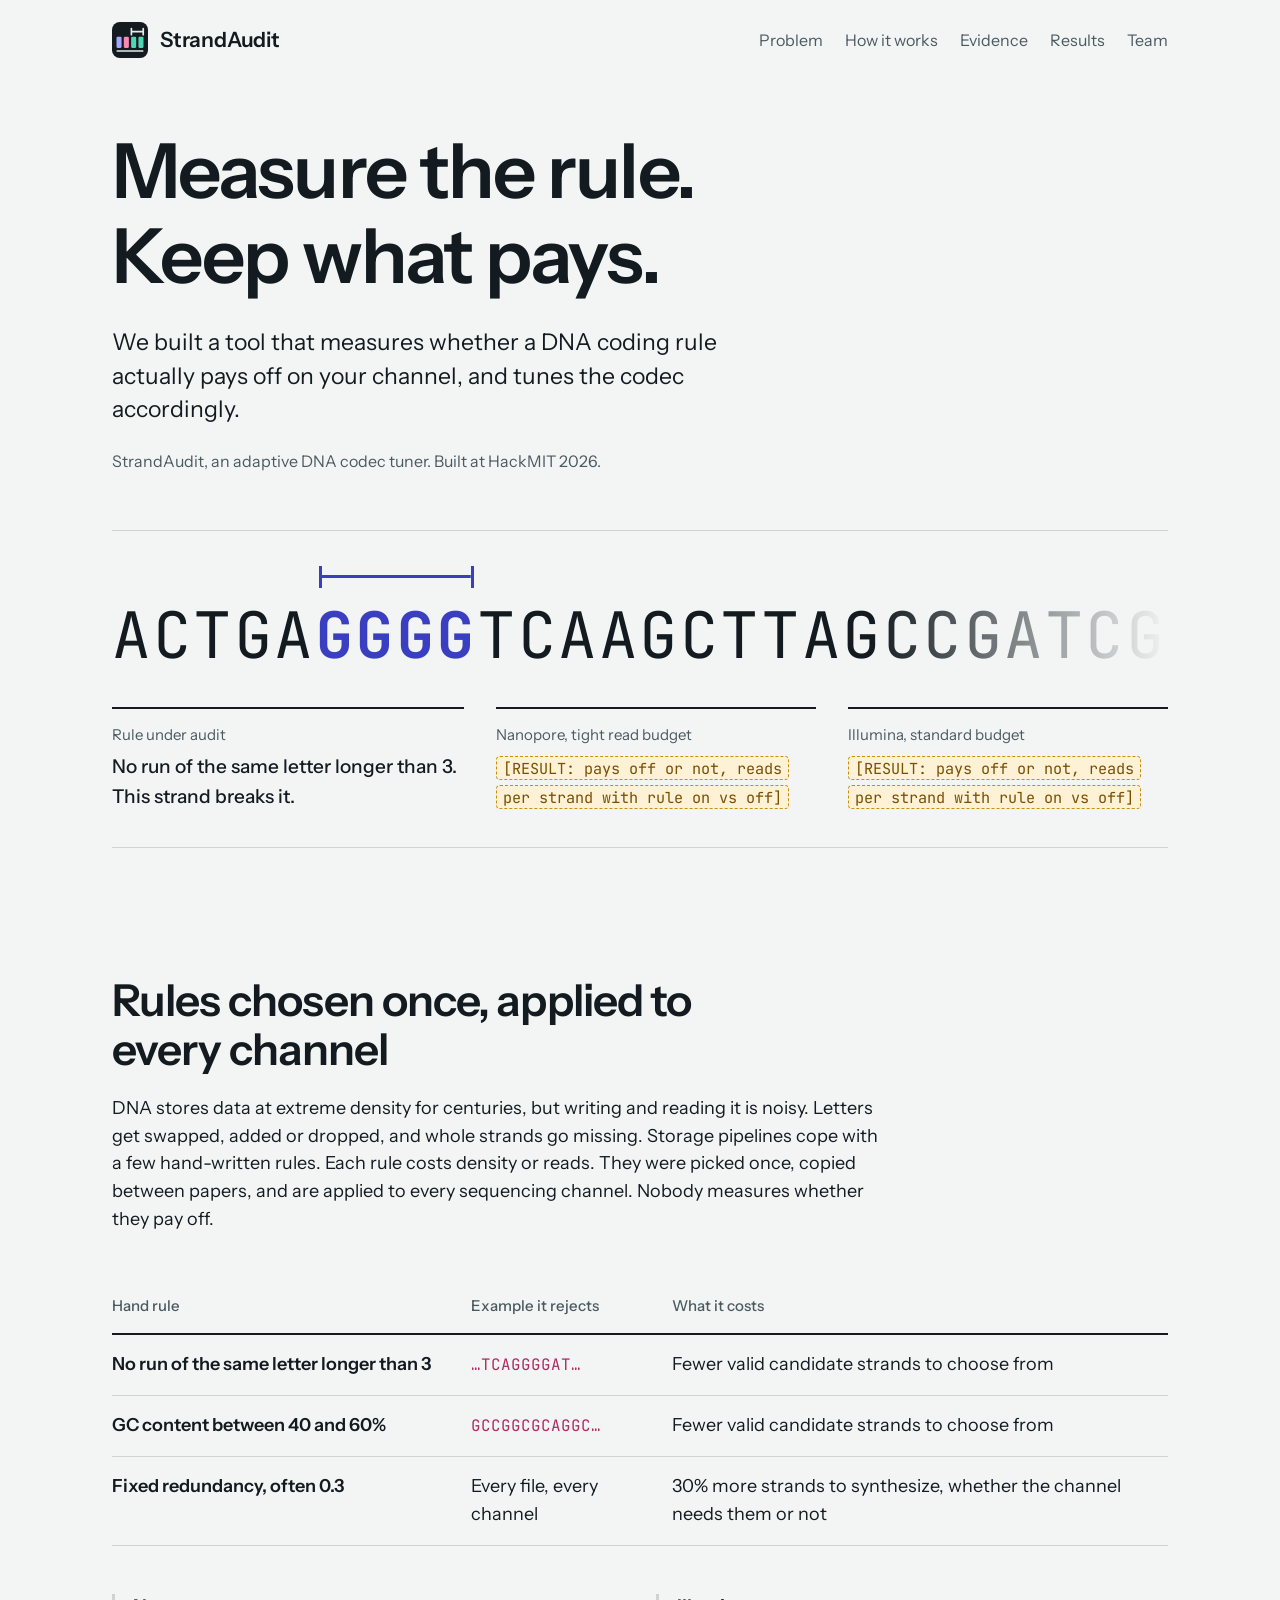
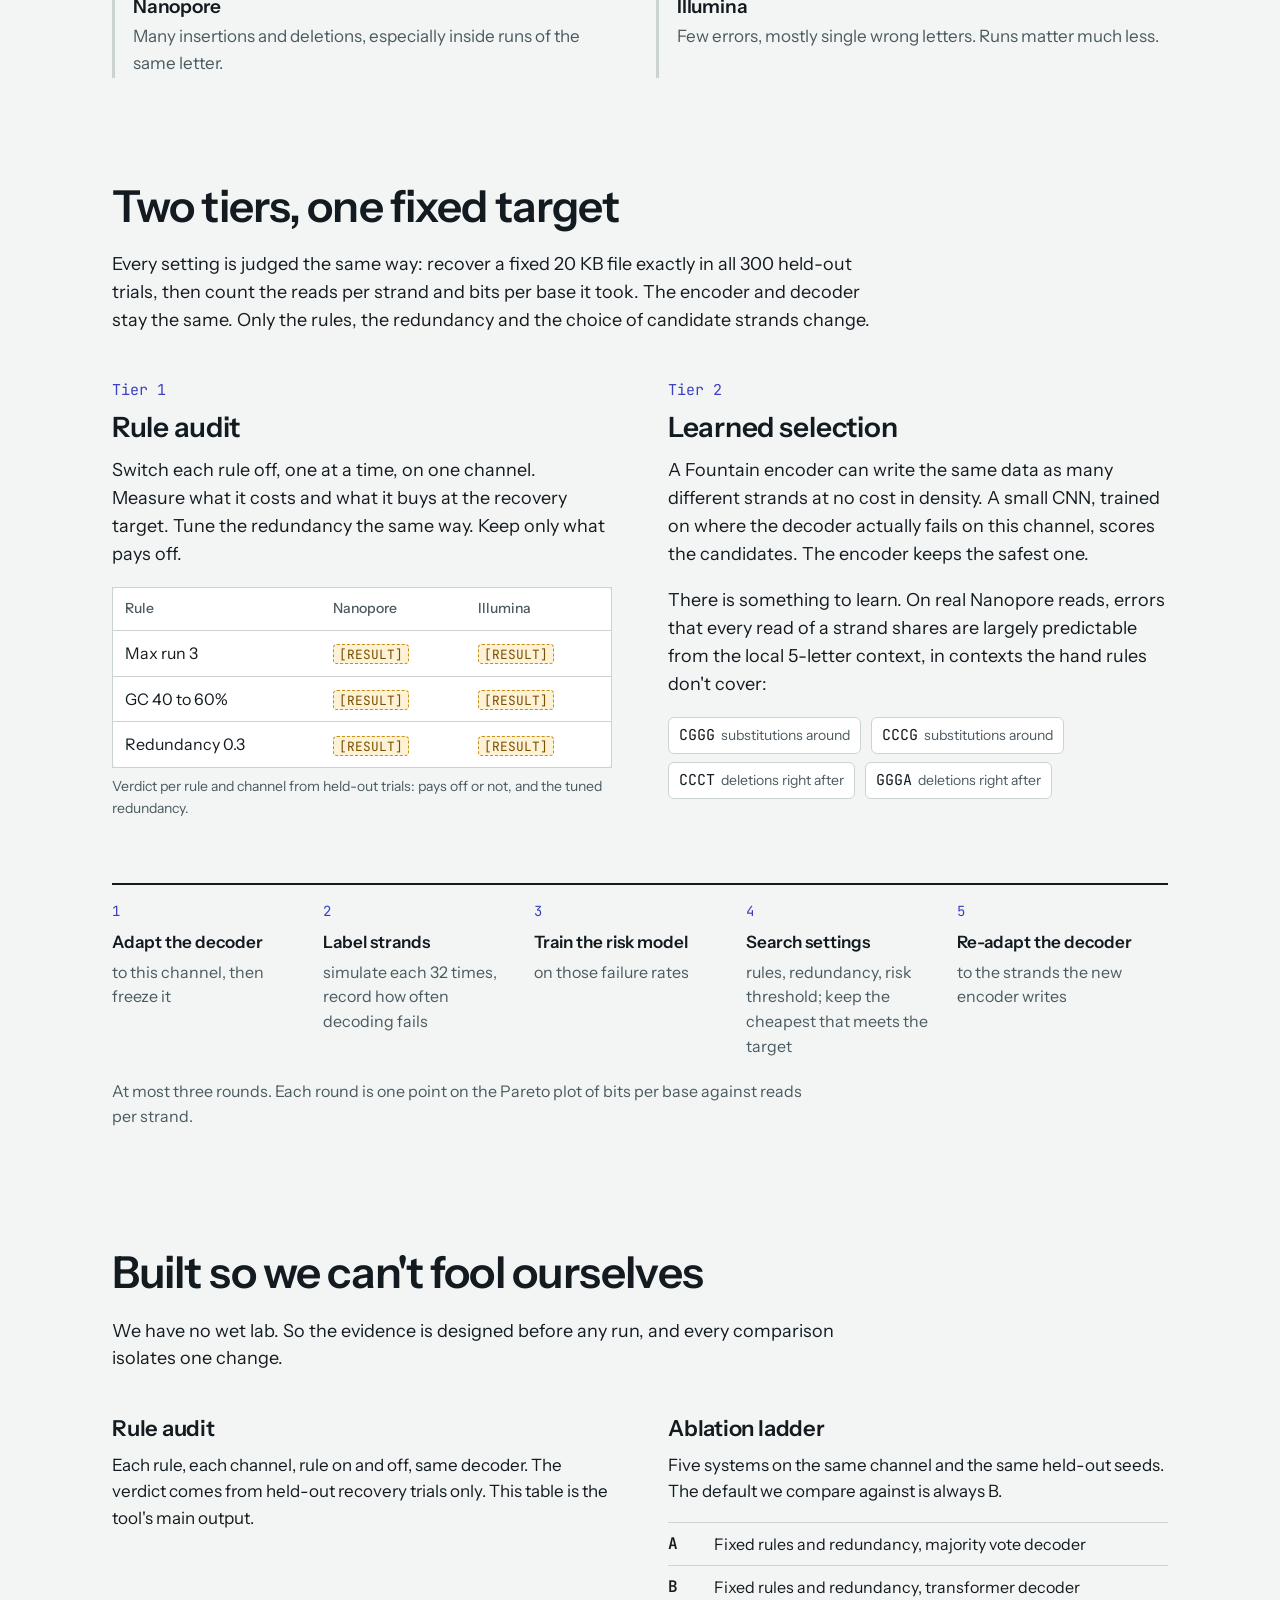
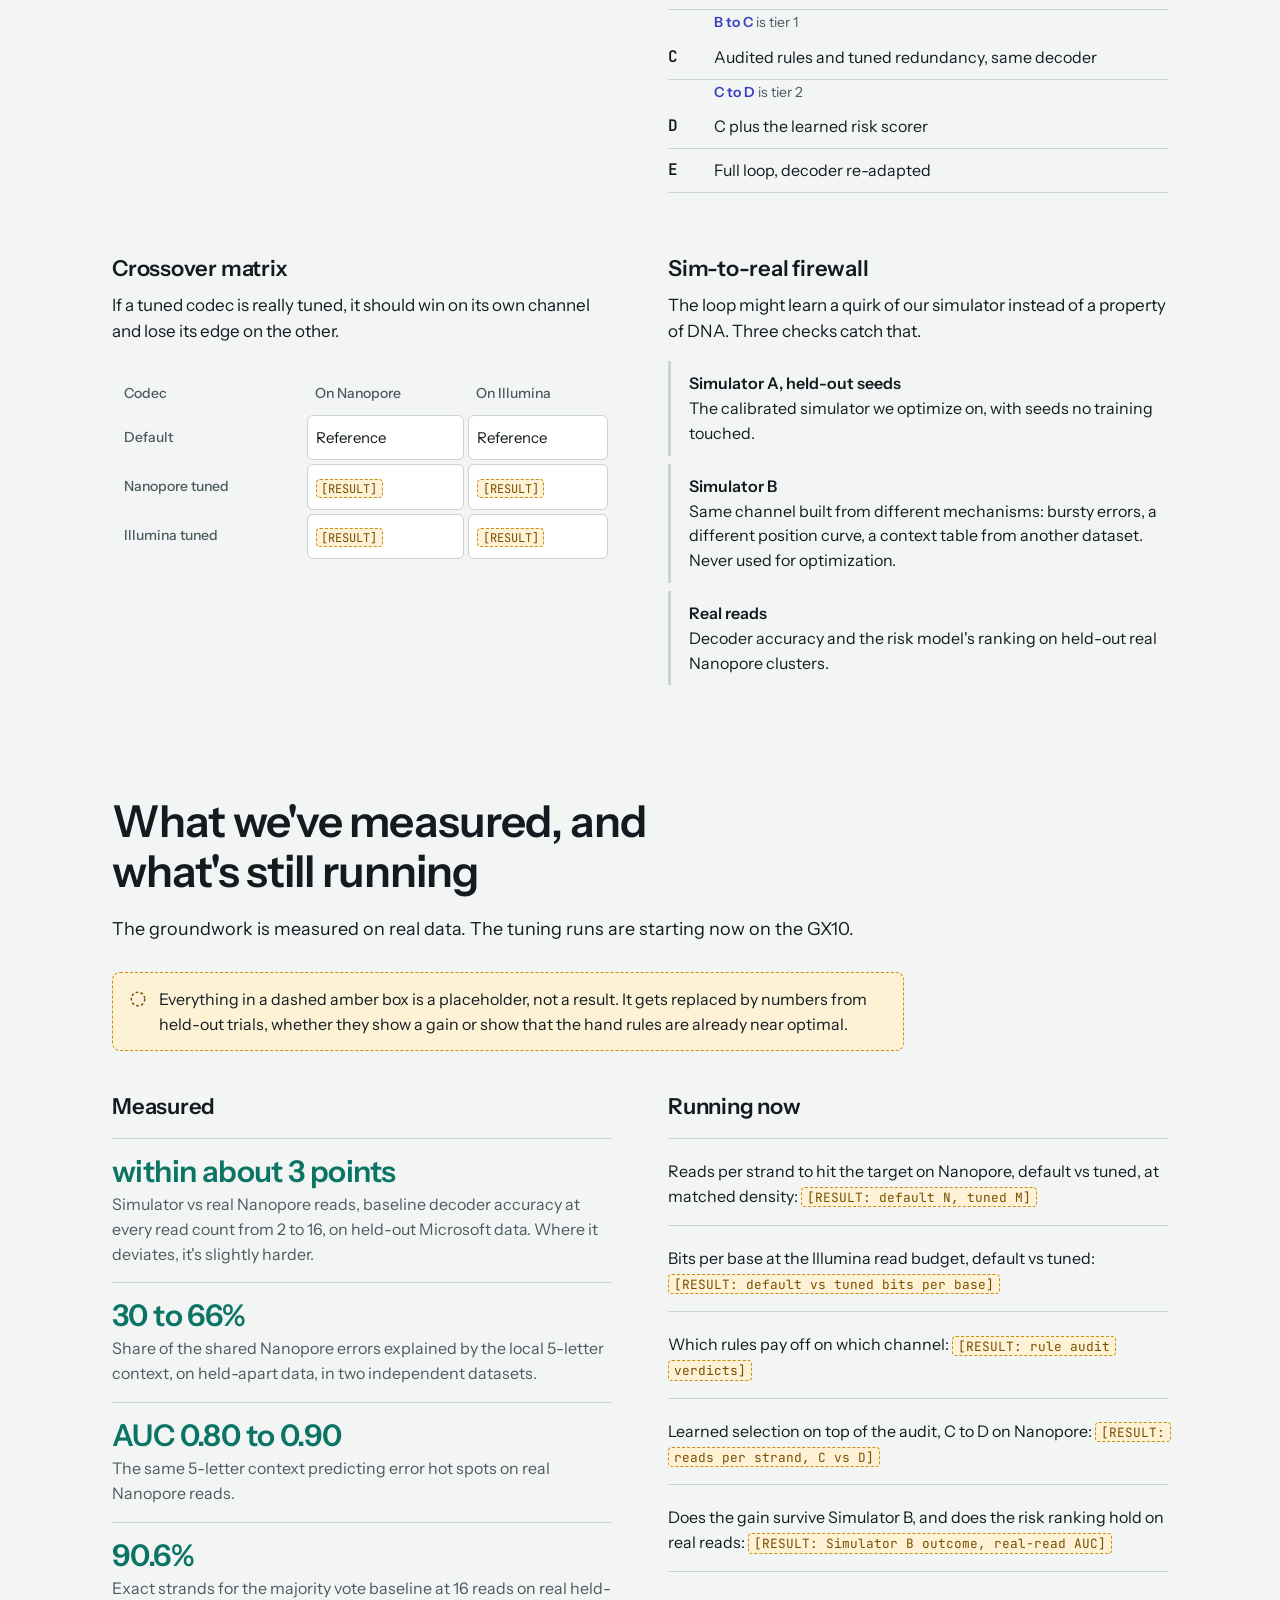
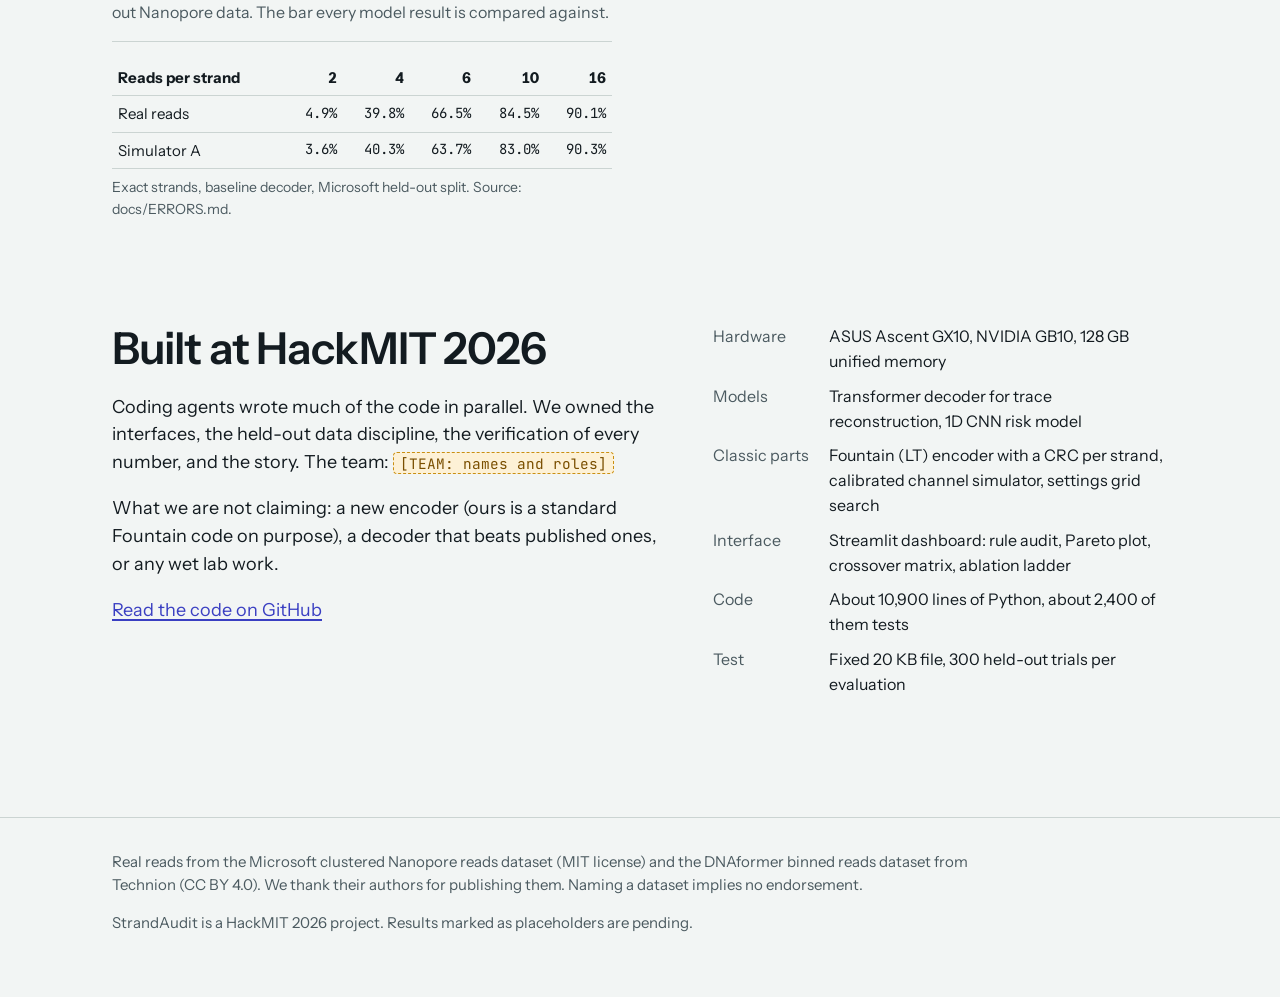
==== marketing/index.html @ d3041aaf "Marketing: StrandAudit brand identity, logos and landing page Brand guide with name candidates, tagl" ====
<!doctype html>
<html lang="en">
<head>
<meta charset="utf-8">
<meta name="viewport" content="width=device-width, initial-scale=1">
<title>StrandAudit</title>
<meta name="description" content="StrandAudit measures whether a DNA coding rule actually pays off on your sequencing channel, and tunes the codec accordingly. HackMIT 2026.">
<meta name="color-scheme" content="light dark">
<link rel="icon" href="data:image/svg+xml,%3Csvg xmlns='http://www.w3.org/2000/svg' viewBox='0 0 64 64'%3E%3Crect width='64' height='64' rx='14' fill='%23131B20'/%3E%3Crect x='8' y='26' width='9' height='20' rx='2' fill='%23A3A6FF'/%3E%3Crect x='21' y='26' width='9' height='20' rx='2' fill='%23FF86B0'/%3E%3Crect x='34' y='26' width='9' height='20' rx='2' fill='%234FD6B5'/%3E%3Crect x='47' y='26' width='9' height='20' rx='2' fill='%234FD6B5'/%3E%3Crect x='8' y='50' width='48' height='3' rx='1.5' fill='%23E6ECEA'/%3E%3Cpath d='M34.5 17H55.5M34.5 11.5V22.5M55.5 11.5V22.5' fill='none' stroke='%23E6ECEA' stroke-width='3' stroke-linecap='round'/%3E%3C/svg%3E">
<link rel="preconnect" href="https://fonts.googleapis.com">
<link rel="preconnect" href="https://fonts.gstatic.com" crossorigin>
<link href="https://fonts.googleapis.com/css2?family=Instrument+Sans:wght@400;500;600;700&family=JetBrains+Mono:wght@400;600&display=swap" rel="stylesheet">
<style>
  :root {
    --paper: #F2F5F4;
    --surface: #FFFFFF;
    --ink: #131B20;
    --muted: #4B5A60;
    --rule: #CBD4D2;
    --audit: #3A3FC2;
    --cost: #B02A63;
    --gain: #0B7465;
    --tbd-ink: #7A4F00;
    --tbd-bg: #FDF1D6;
    --tbd-line: #C98F12;
    --tile: #131B20;
    --tile-ink: #E6ECEA;
    --bar-a: #A3A6FF; --bar-c: #FF86B0; --bar-g: #4FD6B5;
    --sans: "Instrument Sans", "Helvetica Neue", Arial, sans-serif;
    --mono: "JetBrains Mono", ui-monospace, Menlo, Consolas, monospace;
    color-scheme: light;
  }
  @media (prefers-color-scheme: dark) {
    :root {
      --paper: #0F1417;
      --surface: #172026;
      --ink: #E6ECEA;
      --muted: #9AA9AE;
      --rule: #2C353B;
      --audit: #A3A6FF;
      --cost: #FF86B0;
      --gain: #4FD6B5;
      --tbd-ink: #F4C45A;
      --tbd-bg: #2A2312;
      --tbd-line: #B98A25;
      --tile: #E6ECEA;
      --tile-ink: #131B20;
      --bar-a: #3A3FC2; --bar-c: #B02A63; --bar-g: #0B7465;
      color-scheme: dark;
    }
  }

  *, *::before, *::after { box-sizing: border-box; }
  html { -webkit-text-size-adjust: 100%; }
  body {
    margin: 0;
    background: var(--paper);
    color: var(--ink);
    font-family: var(--sans);
    font-size: 18px;
    line-height: 1.55;
    overflow-x: hidden;
  }
  a { color: var(--audit); text-underline-offset: 3px; text-decoration-thickness: 1.5px; }
  a:focus-visible { outline: 3px solid var(--audit); outline-offset: 3px; border-radius: 3px; }
  code, .seq { font-family: var(--mono); font-size: 0.88em; }

  .wrap { max-width: 1120px; margin: 0 auto; padding: 0 32px; }
  @media (max-width: 640px) { .wrap { padding: 0 16px; } body { font-size: 17px; } }

  h1, h2, h3 { font-weight: 600; line-height: 1.12; margin: 0; }
  h1 { font-size: clamp(40px, 7vw, 76px); letter-spacing: -0.025em; max-width: 14ch; }
  h2 { font-size: clamp(30px, 4vw, 44px); letter-spacing: -0.02em; max-width: 22ch; }
  h3 { font-size: 22px; letter-spacing: -0.01em; }
  p { margin: 0 0 1em; max-width: 64ch; }
  .lead { font-size: clamp(19px, 2.2vw, 23px); line-height: 1.45; color: var(--ink); max-width: 44ch; }
  .muted { color: var(--muted); }

  /* nav */
  .top { display: flex; align-items: center; justify-content: space-between; gap: 16px; padding-block: 22px; }
  .brand { display: inline-flex; align-items: center; gap: 12px; color: var(--ink); text-decoration: none; font-weight: 600; font-size: 21px; letter-spacing: -0.01em; }
  .brand svg { width: 36px; height: 36px; flex: none; }
  .top nav { display: flex; gap: 22px; font-size: 16px; }
  .top nav a { color: var(--muted); text-decoration: none; }
  .top nav a:hover { color: var(--ink); text-decoration: underline; }
  @media (max-width: 760px) { .top nav { display: none; } }

  /* hero */
  .hero { padding-block: 48px 24px; }
  .hero .lead { margin-top: 28px; }
  .hero .by { margin-top: 8px; font-size: 16px; color: var(--muted); }

  .specimen { margin: 56px 0 0; border-top: 1px solid var(--rule); border-bottom: 1px solid var(--rule); padding: 72px 0 36px; }
  .strand {
    font-family: var(--mono);
    font-size: clamp(30px, 6.4vw, 64px);
    line-height: 1;
    letter-spacing: 0.04em;
    white-space: nowrap;
    overflow: hidden;
    padding-top: 0.7em;
    margin-top: -0.7em;
    -webkit-mask-image: linear-gradient(to right, #000 72%, transparent);
            mask-image: linear-gradient(to right, #000 72%, transparent);
  }
  .strand .run { position: relative; color: var(--audit); font-weight: 600; }
  .strand .run::before {
    content: "";
    position: absolute;
    left: 0.06em; right: 0.06em;
    top: -0.42em;
    height: 0.34em;
    border-left: 3px solid var(--audit);
    border-right: 3px solid var(--audit);
    background: linear-gradient(var(--audit), var(--audit)) center / 100% 3px no-repeat;
    transform-origin: left center;
    animation: measure 900ms 250ms cubic-bezier(.2,.7,.2,1) both;
  }
  @keyframes measure { from { transform: scaleX(0); opacity: 0; } to { transform: scaleX(1); opacity: 1; } }
  @media (prefers-reduced-motion: reduce) { .strand .run::before { animation: none; } }

  .readout { display: grid; grid-template-columns: minmax(0, 1.1fr) minmax(0, 1fr) minmax(0, 1fr); gap: 0 32px; margin-top: 40px; }
  .readout > div { padding-top: 14px; border-top: 2px solid var(--ink); }
  .readout .k { font-size: 15px; color: var(--muted); margin-bottom: 6px; }
  .readout .v { font-size: 19px; font-weight: 500; }
  @media (max-width: 760px) { .readout { grid-template-columns: minmax(0, 1fr); gap: 20px; } }

  /* placeholders */
  .tbd {
    display: inline;
    font-family: var(--mono);
    font-size: 0.8em;
    font-weight: 400;
    color: var(--tbd-ink);
    background: var(--tbd-bg);
    border: 1.5px dashed var(--tbd-line);
    border-radius: 4px;
    padding: 0.05em 0.4em;
    -webkit-box-decoration-break: clone; box-decoration-break: clone;
    overflow-wrap: break-word;
  }
  .notice {
    display: flex; gap: 12px; align-items: flex-start;
    background: var(--tbd-bg); border: 1.5px dashed var(--tbd-line); color: var(--ink);
    border-radius: 8px; padding: 14px 16px; font-size: 16px; max-width: 72ch; margin: 28px 0 0;
  }
  .notice svg { flex: none; margin-top: 3px; }

  /* sections */
  section { padding: 104px 0 0; }
  .intro h2 + p { margin-top: 20px; }
  .intro { margin-bottom: 44px; }
  @media (max-width: 640px) { section { padding-top: 72px; } }

  /* problem */
  .rules { width: 100%; border-collapse: collapse; margin-top: 8px; }
  .rules th, .rules td { text-align: left; vertical-align: top; padding: 16px 20px 16px 0; border-bottom: 1px solid var(--rule); }
  .rules th { font-size: 15px; font-weight: 500; color: var(--muted); border-bottom: 2px solid var(--ink); }
  .rules td:first-child { font-weight: 600; width: 34%; }
  .rules .seq { color: var(--cost); white-space: nowrap; }
  @media (max-width: 700px) {
    .rules thead { display: none; }
    .rules, .rules tbody, .rules tr, .rules td { display: block; width: 100% !important; }
    .rules tr { border-bottom: 1px solid var(--rule); padding: 14px 0; }
    .rules td { border: 0; padding: 2px 0; }
  }
  .channels { display: grid; grid-template-columns: repeat(2, minmax(0, 1fr)); gap: 32px; margin-top: 48px; }
  .channels div { border-left: 3px solid var(--rule); padding: 2px 0 2px 18px; }
  .channels h3 { font-size: 19px; margin-bottom: 6px; }
  .channels p { margin: 0; color: var(--muted); font-size: 17px; }
  @media (max-width: 640px) { .channels { grid-template-columns: minmax(0, 1fr); gap: 20px; } }

  /* tiers */
  .tiers { display: grid; grid-template-columns: minmax(0, 1fr) minmax(0, 1fr); gap: 56px; }
  @media (max-width: 860px) { .tiers { grid-template-columns: minmax(0, 1fr); gap: 48px; } }
  .tier .num { font-family: var(--mono); font-size: 15px; color: var(--audit); margin-bottom: 10px; }
  .tier h3 { font-size: 28px; margin-bottom: 14px; }
  .mini { width: 100%; border-collapse: collapse; font-size: 16px; margin-top: 18px; background: var(--surface); border: 1px solid var(--rule); border-radius: 8px; }
  .mini th, .mini td { text-align: left; padding: 10px 12px; border-bottom: 1px solid var(--rule); vertical-align: top; }
  .mini tr:last-child td { border-bottom: 0; }
  .mini th { font-weight: 500; color: var(--muted); font-size: 14px; }
  .mini caption { caption-side: bottom; text-align: left; font-size: 14px; color: var(--muted); padding-top: 8px; }
  .kmers { display: flex; flex-wrap: wrap; gap: 8px 10px; margin: 18px 0 8px; padding: 0; list-style: none; }
  .kmers li { font-family: var(--mono); font-size: 15px; padding: 6px 10px; border-radius: 6px; background: var(--surface); border: 1px solid var(--rule); }
  .kmers li span { font-family: var(--sans); color: var(--muted); font-size: 14px; margin-left: 6px; }

  .loop { list-style: none; padding: 0; margin: 64px 0 0; display: grid; grid-template-columns: repeat(5, minmax(0, 1fr)); border-top: 2px solid var(--ink); counter-reset: step; }
  .loop li { padding: 16px 20px 0 0; font-size: 16px; counter-increment: step; }
  .loop li::before { content: counter(step); display: block; font-family: var(--mono); font-size: 14px; color: var(--audit); margin-bottom: 6px; }
  .loop li b { display: block; font-weight: 600; margin-bottom: 4px; font-size: 17px; }
  .loop li span { color: var(--muted); }
  .loop-note { margin-top: 20px; font-size: 16px; color: var(--muted); }
  @media (max-width: 860px) { .loop { grid-template-columns: minmax(0, 1fr); } .loop li { padding: 14px 0; border-bottom: 1px solid var(--rule); } }

  /* evidence */
  .evidence { display: grid; grid-template-columns: minmax(0, 1fr) minmax(0, 1fr); gap: 64px 56px; }
  @media (max-width: 860px) { .evidence { grid-template-columns: minmax(0, 1fr); gap: 48px; } }
  .evidence h3 { margin-bottom: 10px; }
  .evidence p { font-size: 17px; }
  .ladder { list-style: none; margin: 16px 0 0; padding: 0; }
  .ladder li { display: grid; grid-template-columns: 34px minmax(0, 1fr); gap: 12px; padding: 9px 0; border-bottom: 1px solid var(--rule); font-size: 16px; }
  .ladder li:first-child { border-top: 1px solid var(--rule); }
  .ladder .l { font-family: var(--mono); font-weight: 600; }
  .ladder .step { color: var(--muted); font-size: 14px; padding: 2px 0 2px 46px; border: 0; display: block; }
  .ladder .step strong { color: var(--audit); font-weight: 600; }
  .matrix { width: 100%; border-collapse: separate; border-spacing: 4px; margin-top: 12px; font-size: 15px; }
  .matrix th { font-weight: 500; color: var(--muted); text-align: left; padding: 6px 8px; font-size: 14px; }
  .matrix td { background: var(--surface); border: 1px solid var(--rule); border-radius: 6px; padding: 10px 8px; vertical-align: top; }
  .matrix td .tbd { font-size: 12px; }
  .firewall { list-style: none; padding: 0; margin: 14px 0 0; }
  .firewall li { padding: 10px 0 10px 18px; border-left: 3px solid var(--rule); margin-bottom: 8px; font-size: 16px; }
  .firewall li b { display: block; font-weight: 600; }

  /* results */
  .results-grid { display: grid; grid-template-columns: minmax(0, 1fr) minmax(0, 1fr); gap: 56px; margin-top: 8px; }
  @media (max-width: 860px) { .results-grid { grid-template-columns: minmax(0, 1fr); gap: 48px; } }
  .results-grid h3 { margin-bottom: 18px; display: flex; align-items: center; gap: 10px; }
  .facts { list-style: none; padding: 0; margin: 0; }
  .facts li { padding: 16px 0; border-top: 1px solid var(--rule); }
  .facts li:last-child { border-bottom: 1px solid var(--rule); }
  .facts .n { font-size: 30px; font-weight: 600; letter-spacing: -0.02em; line-height: 1.1; color: var(--gain); }
  .facts .d { font-size: 16px; color: var(--muted); margin-top: 4px; max-width: 52ch; }
  .facts.pending .d { color: var(--ink); }
  .calib { width: 100%; border-collapse: collapse; margin-top: 18px; font-size: 15px; }
  .calib th, .calib td { padding: 6px 6px; text-align: right; border-bottom: 1px solid var(--rule); font-variant-numeric: tabular-nums; }
  .calib th:first-child, .calib td:first-child { text-align: left; }
  .calib td { font-family: var(--mono); font-size: 14px; }
  .calib td:first-child { font-family: var(--sans); font-size: 15px; }
  .calib caption { text-align: left; font-size: 14px; color: var(--muted); caption-side: bottom; padding-top: 8px; }
  .table-scroll { max-width: 100%; overflow-x: auto; }
  @media (max-width: 400px) { .calib th, .calib td { padding: 6px 3px; } .calib td { font-size: 12px; } .calib td:first-child, .calib th { font-size: 13px; } }

  /* team */
  .team { display: grid; grid-template-columns: minmax(0, 1.2fr) minmax(0, 1fr); gap: 56px; align-items: start; }
  @media (max-width: 860px) { .team { grid-template-columns: minmax(0, 1fr); gap: 36px; } }
  .specs { margin: 0; display: grid; grid-template-columns: max-content minmax(0, 1fr); gap: 10px 20px; font-size: 16px; }
  .specs dt { color: var(--muted); }
  .specs dd { margin: 0; }

  footer { margin-top: 120px; padding: 32px 0 48px; border-top: 1px solid var(--rule); font-size: 15px; color: var(--muted); }
  footer p { max-width: 90ch; }
</style>
</head>
<body>

<header class="wrap top">
  <a class="brand" href="#top" aria-label="StrandAudit home">
    <svg viewBox="0 0 64 64" aria-hidden="true">
      <rect width="64" height="64" rx="14" fill="var(--tile)"/>
      <rect x="8" y="26" width="9" height="20" rx="2" fill="var(--bar-a)"/>
      <rect x="21" y="26" width="9" height="20" rx="2" fill="var(--bar-c)"/>
      <rect x="34" y="26" width="9" height="20" rx="2" fill="var(--bar-g)"/>
      <rect x="47" y="26" width="9" height="20" rx="2" fill="var(--bar-g)"/>
      <rect x="8" y="50" width="48" height="3" rx="1.5" fill="var(--tile-ink)"/>
      <path d="M34.5 17H55.5M34.5 11.5V22.5M55.5 11.5V22.5" fill="none" stroke="var(--tile-ink)" stroke-width="3" stroke-linecap="round"/>
    </svg>
    StrandAudit
  </a>
  <nav aria-label="Sections">
    <a href="#problem">Problem</a>
    <a href="#how">How it works</a>
    <a href="#evidence">Evidence</a>
    <a href="#results">Results</a>
    <a href="#team">Team</a>
  </nav>
</header>

<main id="top">
  <div class="wrap hero">
    <h1>Measure the rule. Keep what pays.</h1>
    <p class="lead">We built a tool that measures whether a DNA coding rule actually pays off on your channel, and tunes the codec accordingly.</p>
    <p class="by">StrandAudit, an adaptive DNA codec tuner. Built at HackMIT 2026.</p>

    <figure class="specimen" aria-labelledby="specimen-cap">
      <div class="strand" aria-hidden="true">ACTGA<span class="run">GGGG</span>TCAAGCTTAGCCGATCGGATCCTAGGCTAACGTTGCAAT</div>
      <figcaption id="specimen-cap" class="readout">
        <div>
          <div class="k">Rule under audit</div>
          <div class="v">No run of the same letter longer than 3. This strand breaks it.</div>
        </div>
        <div>
          <div class="k">Nanopore, tight read budget</div>
          <div class="v"><span class="tbd">[RESULT: pays off or not, reads per strand with rule on vs off]</span></div>
        </div>
        <div>
          <div class="k">Illumina, standard budget</div>
          <div class="v"><span class="tbd">[RESULT: pays off or not, reads per strand with rule on vs off]</span></div>
        </div>
      </figcaption>
    </figure>
  </div>

  <section id="problem" aria-labelledby="problem-h">
    <div class="wrap">
      <div class="intro">
        <h2 id="problem-h">Rules chosen once, applied to every channel</h2>
        <p>DNA stores data at extreme density for centuries, but writing and reading it is noisy. Letters get swapped, added or dropped, and whole strands go missing. Storage pipelines cope with a few hand-written rules. Each rule costs density or reads. They were picked once, copied between papers, and are applied to every sequencing channel. Nobody measures whether they pay off.</p>
      </div>
      <table class="rules">
        <thead><tr><th scope="col">Hand rule</th><th scope="col">Example it rejects</th><th scope="col">What it costs</th></tr></thead>
        <tbody>
          <tr><td>No run of the same letter longer than 3</td><td><span class="seq">…TCAGGGGAT…</span></td><td>Fewer valid candidate strands to choose from</td></tr>
          <tr><td>GC content between 40 and 60%</td><td><span class="seq">GCCGGCGCAGGC…</span></td><td>Fewer valid candidate strands to choose from</td></tr>
          <tr><td>Fixed redundancy, often 0.3</td><td>Every file, every channel</td><td>30% more strands to synthesize, whether the channel needs them or not</td></tr>
        </tbody>
      </table>
      <div class="channels">
        <div><h3>Nanopore</h3><p>Many insertions and deletions, especially inside runs of the same letter.</p></div>
        <div><h3>Illumina</h3><p>Few errors, mostly single wrong letters. Runs matter much less.</p></div>
      </div>
    </div>
  </section>

  <section id="how" aria-labelledby="how-h">
    <div class="wrap">
      <div class="intro">
        <h2 id="how-h">Two tiers, one fixed target</h2>
        <p>Every setting is judged the same way: recover a fixed 20 KB file exactly in all 300 held-out trials, then count the reads per strand and bits per base it took. The encoder and decoder stay the same. Only the rules, the redundancy and the choice of candidate strands change.</p>
      </div>
      <div class="tiers">
        <article class="tier">
          <div class="num">Tier 1</div>
          <h3>Rule audit</h3>
          <p>Switch each rule off, one at a time, on one channel. Measure what it costs and what it buys at the recovery target. Tune the redundancy the same way. Keep only what pays off.</p>
          <table class="mini">
            <caption>Verdict per rule and channel from held-out trials: pays off or not, and the tuned redundancy.</caption>
            <thead><tr><th scope="col">Rule</th><th scope="col">Nanopore</th><th scope="col">Illumina</th></tr></thead>
            <tbody>
              <tr><td>Max run 3</td><td><span class="tbd">[RESULT]</span></td><td><span class="tbd">[RESULT]</span></td></tr>
              <tr><td>GC 40 to 60%</td><td><span class="tbd">[RESULT]</span></td><td><span class="tbd">[RESULT]</span></td></tr>
              <tr><td>Redundancy 0.3</td><td><span class="tbd">[RESULT]</span></td><td><span class="tbd">[RESULT]</span></td></tr>
            </tbody>
          </table>
        </article>
        <article class="tier">
          <div class="num">Tier 2</div>
          <h3>Learned selection</h3>
          <p>A Fountain encoder can write the same data as many different strands at no cost in density. A small CNN, trained on where the decoder actually fails on this channel, scores the candidates. The encoder keeps the safest one.</p>
          <p>There is something to learn. On real Nanopore reads, errors that every read of a strand shares are largely predictable from the local 5-letter context, in contexts the hand rules don't cover:</p>
          <ul class="kmers" aria-label="Error-prone contexts found in real Nanopore reads">
            <li>CGGG<span>substitutions around</span></li>
            <li>CCCG<span>substitutions around</span></li>
            <li>CCCT<span>deletions right after</span></li>
            <li>GGGA<span>deletions right after</span></li>
          </ul>
        </article>
      </div>

      <ol class="loop" aria-label="One round of the tuning loop">
        <li><b>Adapt the decoder</b><span>to this channel, then freeze it</span></li>
        <li><b>Label strands</b><span>simulate each 32 times, record how often decoding fails</span></li>
        <li><b>Train the risk model</b><span>on those failure rates</span></li>
        <li><b>Search settings</b><span>rules, redundancy, risk threshold; keep the cheapest that meets the target</span></li>
        <li><b>Re-adapt the decoder</b><span>to the strands the new encoder writes</span></li>
      </ol>
      <p class="loop-note">At most three rounds. Each round is one point on the Pareto plot of bits per base against reads per strand.</p>
    </div>
  </section>

  <section id="evidence" aria-labelledby="evidence-h">
    <div class="wrap">
      <div class="intro">
        <h2 id="evidence-h">Built so we can't fool ourselves</h2>
        <p>We have no wet lab. So the evidence is designed before any run, and every comparison isolates one change.</p>
      </div>
      <div class="evidence">
        <div>
          <h3>Rule audit</h3>
          <p>Each rule, each channel, rule on and off, same decoder. The verdict comes from held-out recovery trials only. This table is the tool's main output.</p>
        </div>
        <div>
          <h3>Ablation ladder</h3>
          <p>Five systems on the same channel and the same held-out seeds. The default we compare against is always B.</p>
          <ol class="ladder">
            <li><span class="l">A</span><span>Fixed rules and redundancy, majority vote decoder</span></li>
            <li><span class="l">B</span><span>Fixed rules and redundancy, transformer decoder</span></li>
            <li class="step"><strong>B to C</strong> is tier 1</li>
            <li><span class="l">C</span><span>Audited rules and tuned redundancy, same decoder</span></li>
            <li class="step"><strong>C to D</strong> is tier 2</li>
            <li><span class="l">D</span><span>C plus the learned risk scorer</span></li>
            <li><span class="l">E</span><span>Full loop, decoder re-adapted</span></li>
          </ol>
        </div>
        <div>
          <h3>Crossover matrix</h3>
          <p>If a tuned codec is really tuned, it should win on its own channel and lose its edge on the other.</p>
          <div class="table-scroll">
          <table class="matrix">
            <thead><tr><th scope="col">Codec</th><th scope="col">On Nanopore</th><th scope="col">On Illumina</th></tr></thead>
            <tbody>
              <tr><th scope="row">Default</th><td>Reference</td><td>Reference</td></tr>
              <tr><th scope="row">Nanopore tuned</th><td><span class="tbd">[RESULT]</span></td><td><span class="tbd">[RESULT]</span></td></tr>
              <tr><th scope="row">Illumina tuned</th><td><span class="tbd">[RESULT]</span></td><td><span class="tbd">[RESULT]</span></td></tr>
            </tbody>
          </table>
          </div>
        </div>
        <div>
          <h3>Sim-to-real firewall</h3>
          <p>The loop might learn a quirk of our simulator instead of a property of DNA. Three checks catch that.</p>
          <ul class="firewall">
            <li><b>Simulator A, held-out seeds</b>The calibrated simulator we optimize on, with seeds no training touched.</li>
            <li><b>Simulator B</b>Same channel built from different mechanisms: bursty errors, a different position curve, a context table from another dataset. Never used for optimization.</li>
            <li><b>Real reads</b>Decoder accuracy and the risk model's ranking on held-out real Nanopore clusters.</li>
          </ul>
        </div>
      </div>
    </div>
  </section>

  <section id="results" aria-labelledby="results-h">
    <div class="wrap">
      <div class="intro">
        <h2 id="results-h">What we've measured, and what's still running</h2>
        <p>The groundwork is measured on real data. The tuning runs are starting now on the GX10.</p>
        <p class="notice" role="note">
          <svg width="18" height="18" viewBox="0 0 24 24" aria-hidden="true"><circle cx="12" cy="12" r="9" fill="none" stroke="var(--tbd-ink)" stroke-width="2" stroke-dasharray="3.5 3"/></svg>
          <span>Everything in a dashed amber box is a placeholder, not a result. It gets replaced by numbers from held-out trials, whether they show a gain or show that the hand rules are already near optimal.</span>
        </p>
      </div>

      <div class="results-grid">
        <div>
          <h3>Measured</h3>
          <ul class="facts">
            <li><div class="n">within about 3 points</div><div class="d">Simulator vs real Nanopore reads, baseline decoder accuracy at every read count from 2 to 16, on held-out Microsoft data. Where it deviates, it's slightly harder.</div></li>
            <li><div class="n">30 to 66%</div><div class="d">Share of the shared Nanopore errors explained by the local 5-letter context, on held-apart data, in two independent datasets.</div></li>
            <li><div class="n">AUC 0.80 to 0.90</div><div class="d">The same 5-letter context predicting error hot spots on real Nanopore reads.</div></li>
            <li><div class="n">90.6%</div><div class="d">Exact strands for the majority vote baseline at 16 reads on real held-out Nanopore data. The bar every model result is compared against.</div></li>
          </ul>
          <div class="table-scroll">
          <table class="calib">
            <caption>Exact strands, baseline decoder, Microsoft held-out split. Source: docs/ERRORS.md.</caption>
            <thead><tr><th scope="col">Reads per strand</th><th scope="col">2</th><th scope="col">4</th><th scope="col">6</th><th scope="col">10</th><th scope="col">16</th></tr></thead>
            <tbody>
              <tr><td>Real reads</td><td>4.9%</td><td>39.8%</td><td>66.5%</td><td>84.5%</td><td>90.1%</td></tr>
              <tr><td>Simulator A</td><td>3.6%</td><td>40.3%</td><td>63.7%</td><td>83.0%</td><td>90.3%</td></tr>
            </tbody>
          </table>
          </div>
        </div>
        <div>
          <h3>Running now</h3>
          <ul class="facts pending">
            <li><div class="d">Reads per strand to hit the target on Nanopore, default vs tuned, at matched density: <span class="tbd">[RESULT: default N, tuned M]</span></div></li>
            <li><div class="d">Bits per base at the Illumina read budget, default vs tuned: <span class="tbd">[RESULT: default vs tuned bits per base]</span></div></li>
            <li><div class="d">Which rules pay off on which channel: <span class="tbd">[RESULT: rule audit verdicts]</span></div></li>
            <li><div class="d">Learned selection on top of the audit, C to D on Nanopore: <span class="tbd">[RESULT: reads per strand, C vs D]</span></div></li>
            <li><div class="d">Does the gain survive Simulator B, and does the risk ranking hold on real reads: <span class="tbd">[RESULT: Simulator B outcome, real-read AUC]</span></div></li>
          </ul>
        </div>
      </div>
    </div>
  </section>

  <section id="team" aria-labelledby="team-h">
    <div class="wrap team">
      <div>
        <h2 id="team-h">Built at HackMIT 2026</h2>
        <p style="margin-top:20px">Coding agents wrote much of the code in parallel. We owned the interfaces, the held-out data discipline, the verification of every number, and the story. The team: <span class="tbd">[TEAM: names and roles]</span></p>
        <p>What we are not claiming: a new encoder (ours is a standard Fountain code on purpose), a decoder that beats published ones, or any wet lab work.</p>
        <p><a href="https://github.com/timarnoldev/hackmit2026">Read the code on GitHub</a></p>
      </div>
      <dl class="specs">
        <dt>Hardware</dt><dd>ASUS Ascent GX10, NVIDIA GB10, 128 GB unified memory</dd>
        <dt>Models</dt><dd>Transformer decoder for trace reconstruction, 1D CNN risk model</dd>
        <dt>Classic parts</dt><dd>Fountain (LT) encoder with a CRC per strand, calibrated channel simulator, settings grid search</dd>
        <dt>Interface</dt><dd>Streamlit dashboard: rule audit, Pareto plot, crossover matrix, ablation ladder</dd>
        <dt>Code</dt><dd>About 10,900 lines of Python, about 2,400 of them tests</dd>
        <dt>Test</dt><dd>Fixed 20 KB file, 300 held-out trials per evaluation</dd>
      </dl>
    </div>
  </section>
</main>

<footer>
  <div class="wrap">
    <p>Real reads from the Microsoft clustered Nanopore reads dataset (MIT license) and the DNAformer binned reads dataset from Technion (CC BY 4.0). We thank their authors for publishing them. Naming a dataset implies no endorsement.</p>
    <p>StrandAudit is a HackMIT 2026 project. Results marked as placeholders are pending.</p>
  </div>
</footer>

</body>
</html>
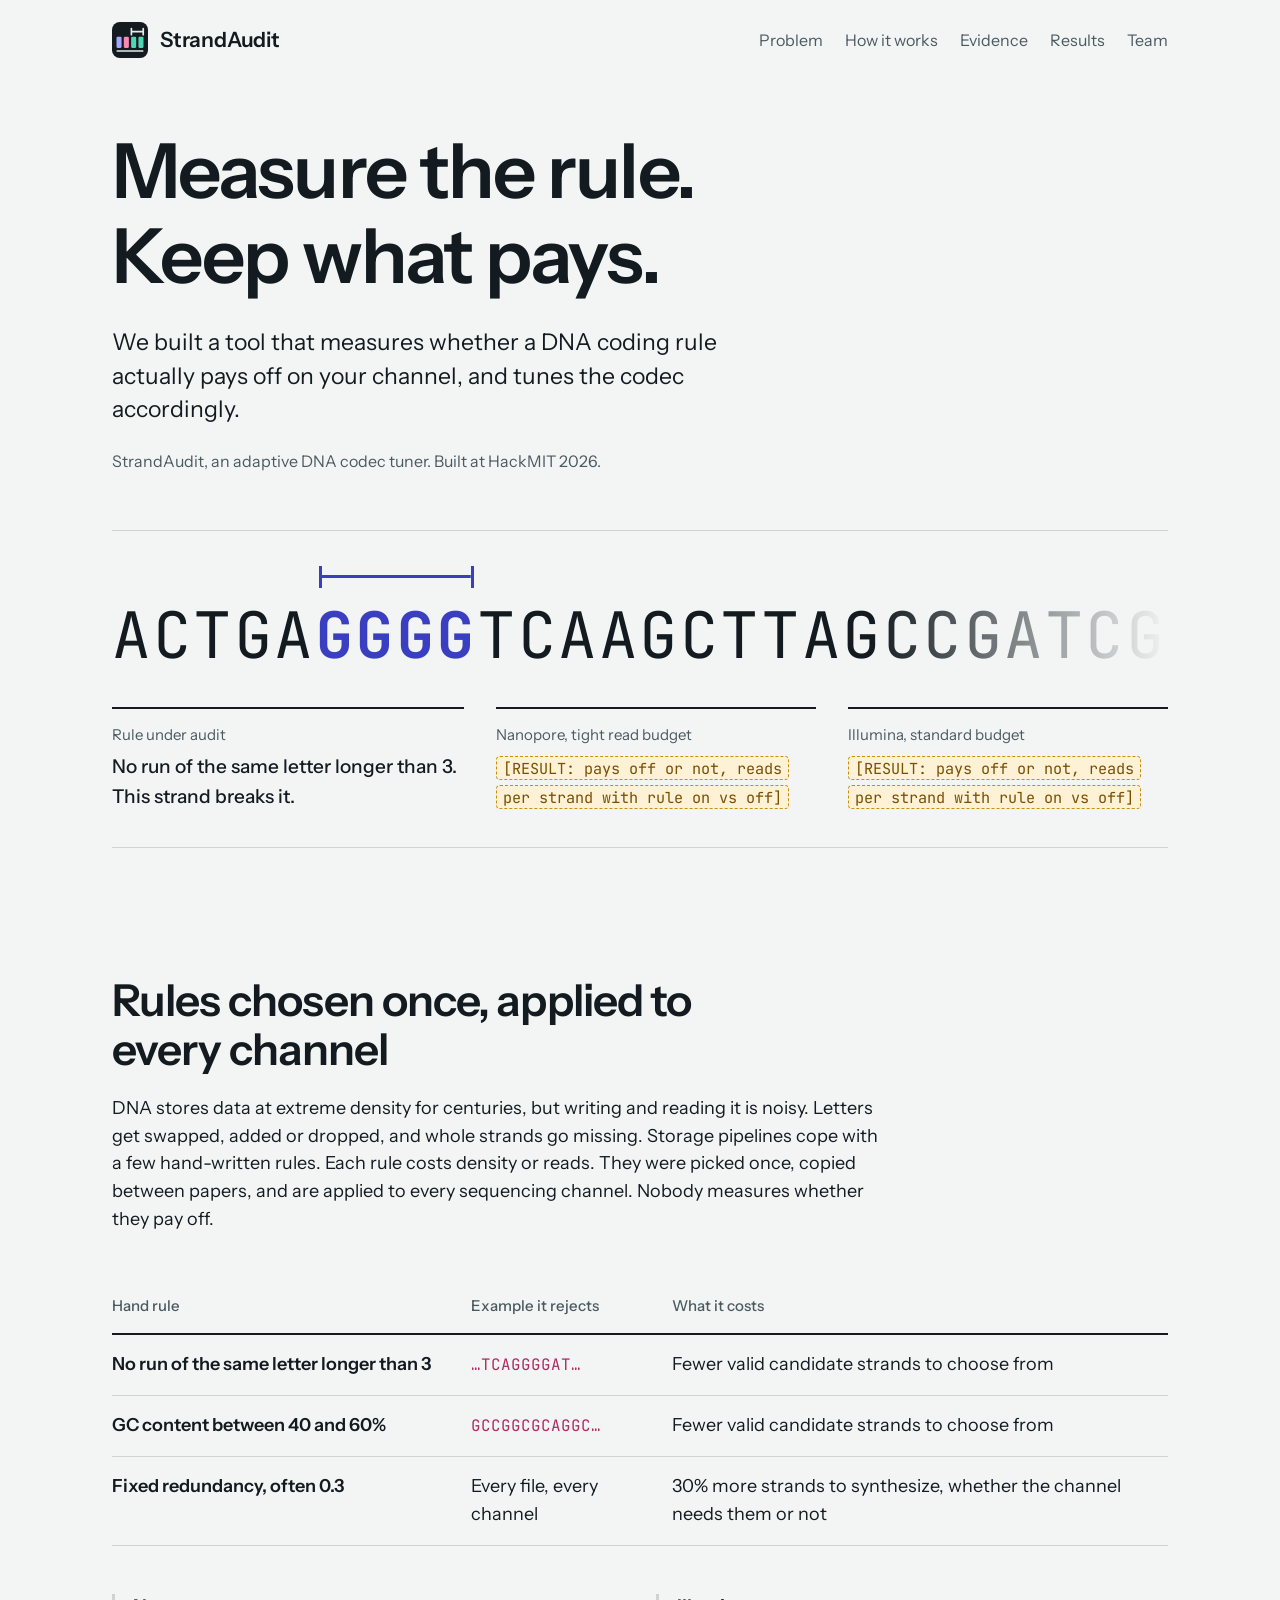
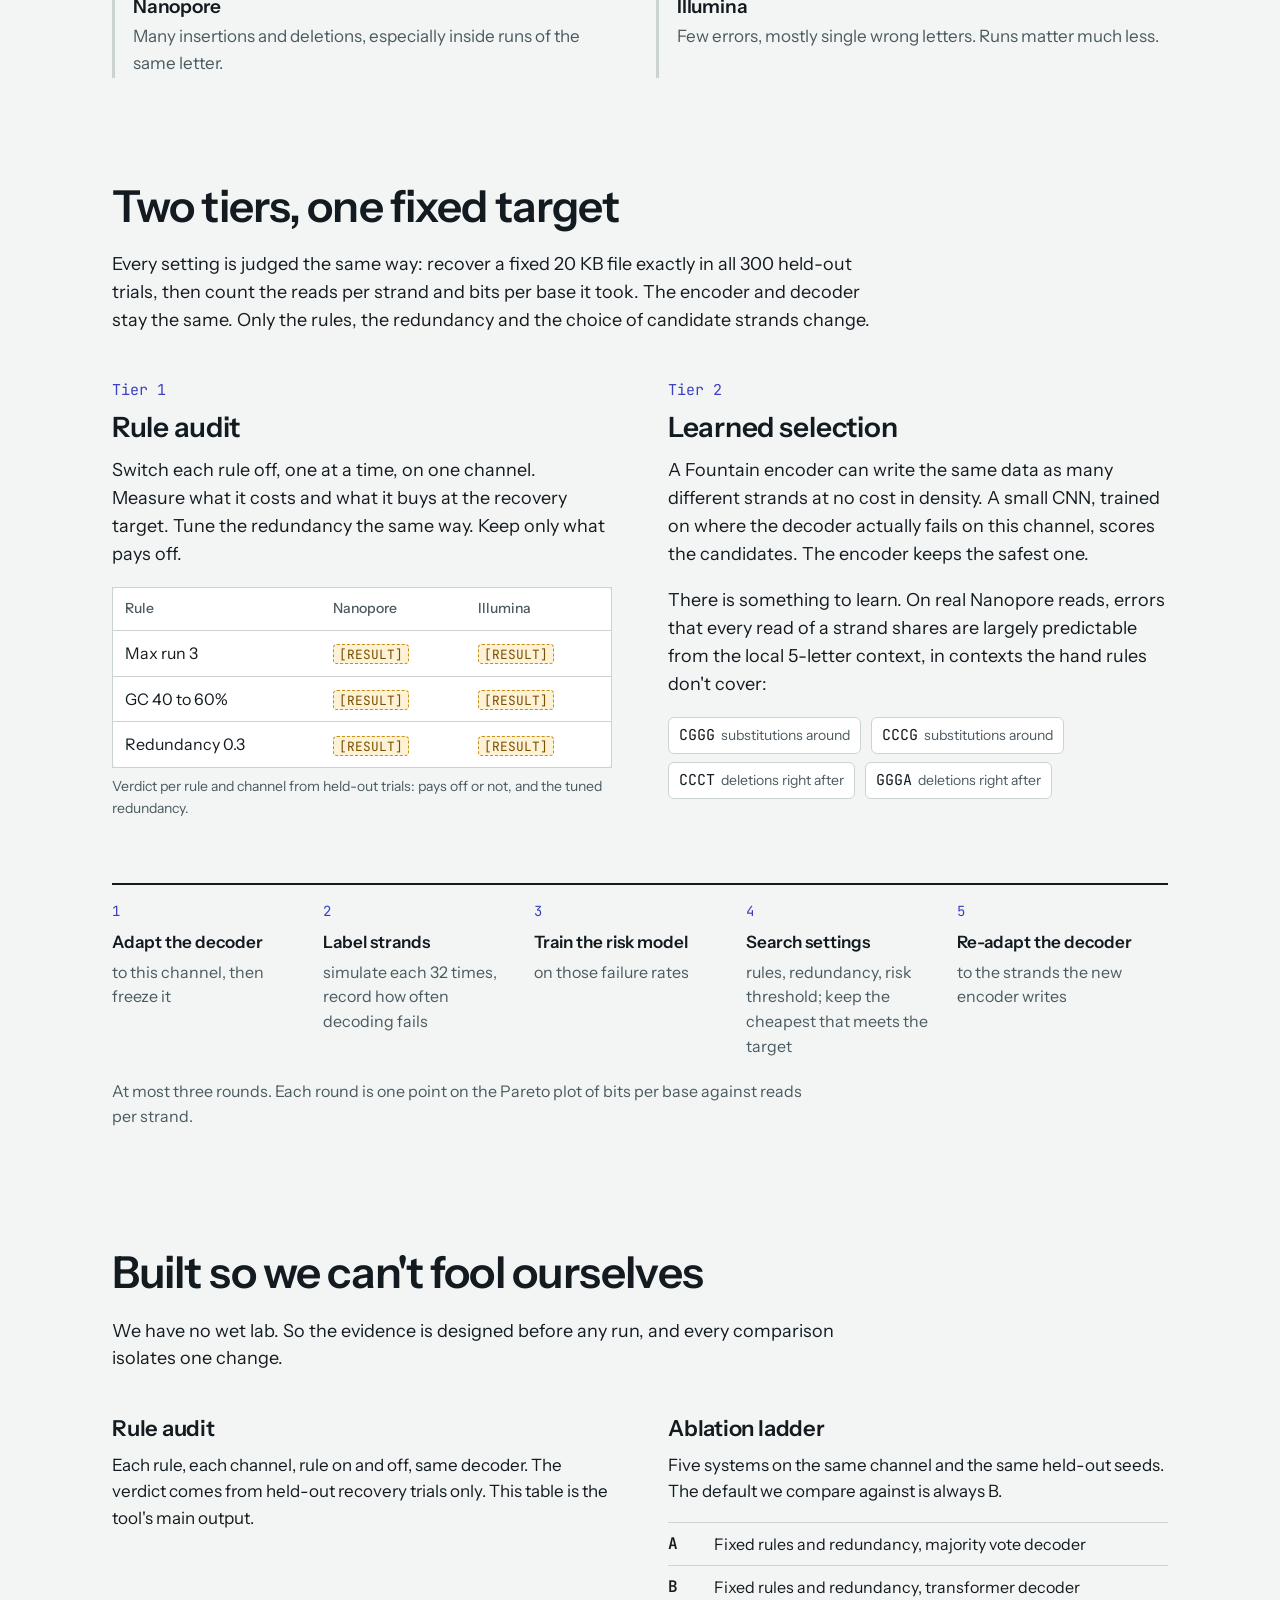
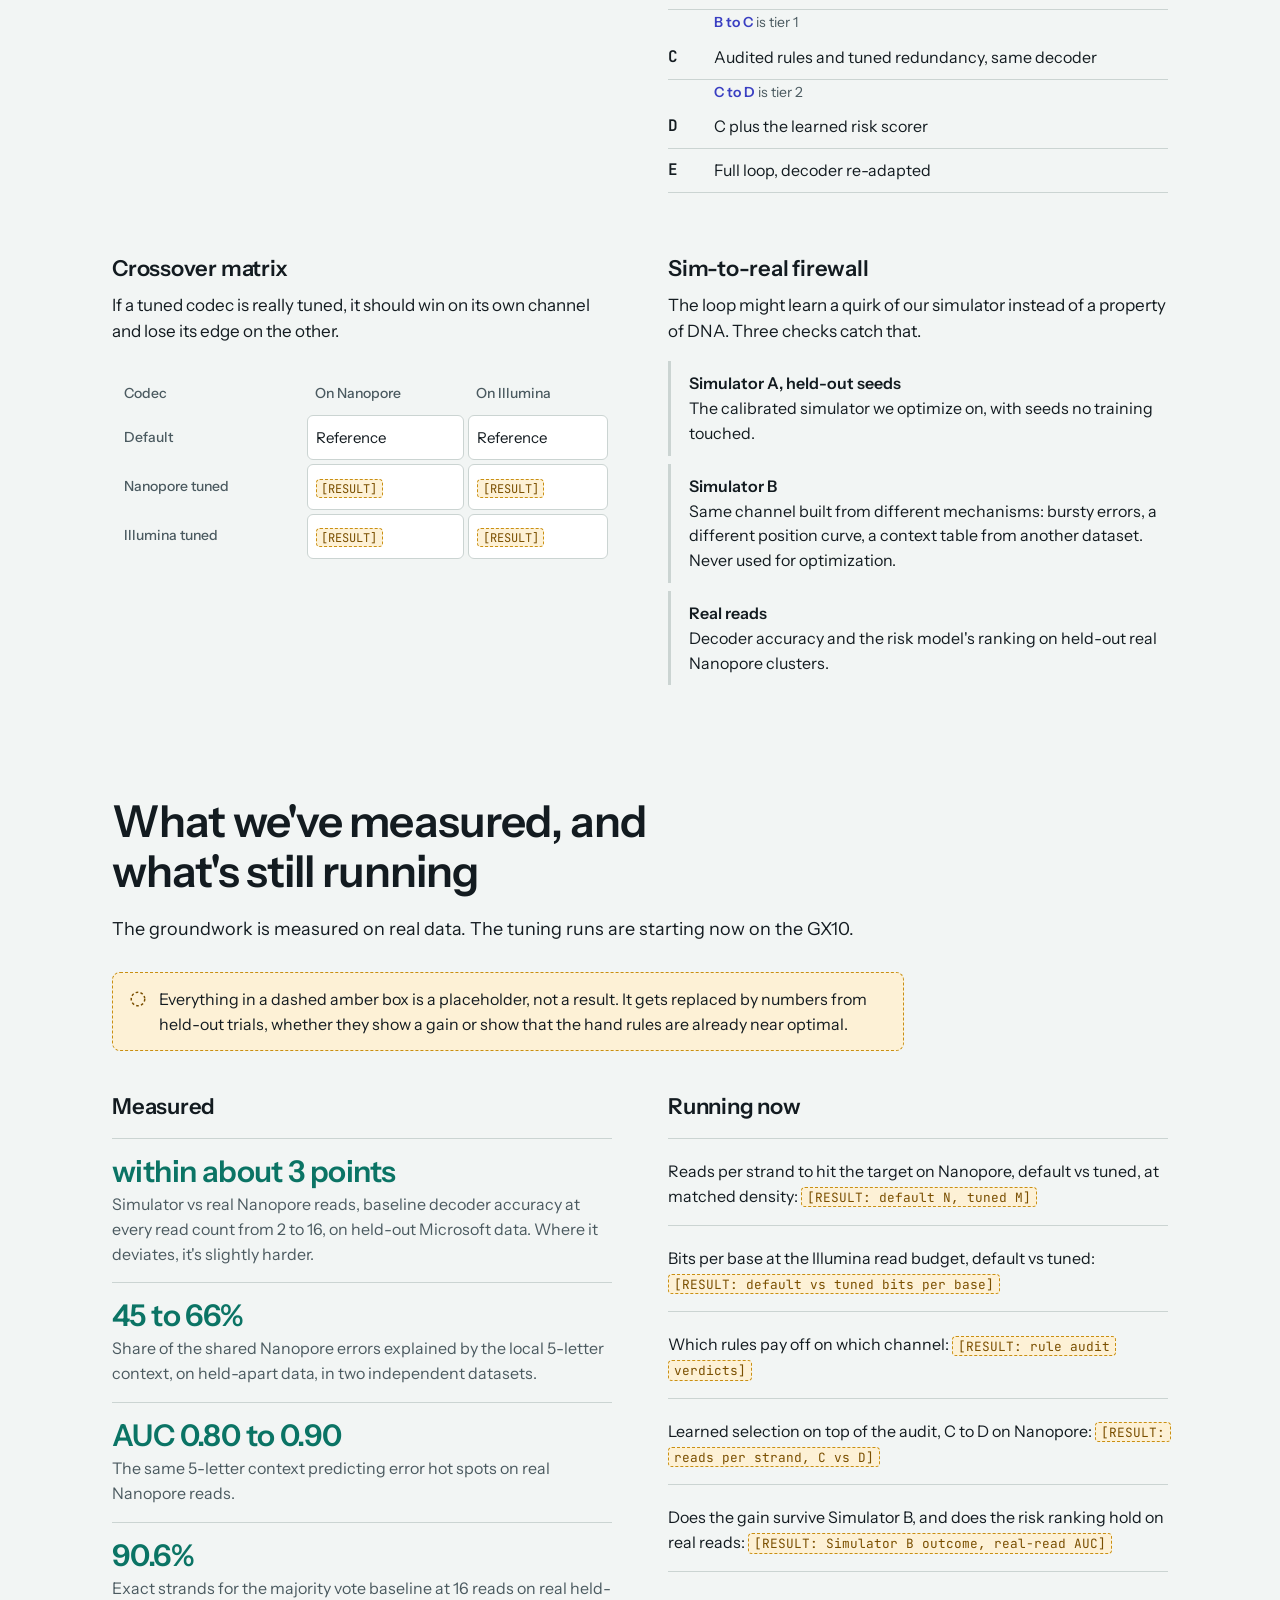
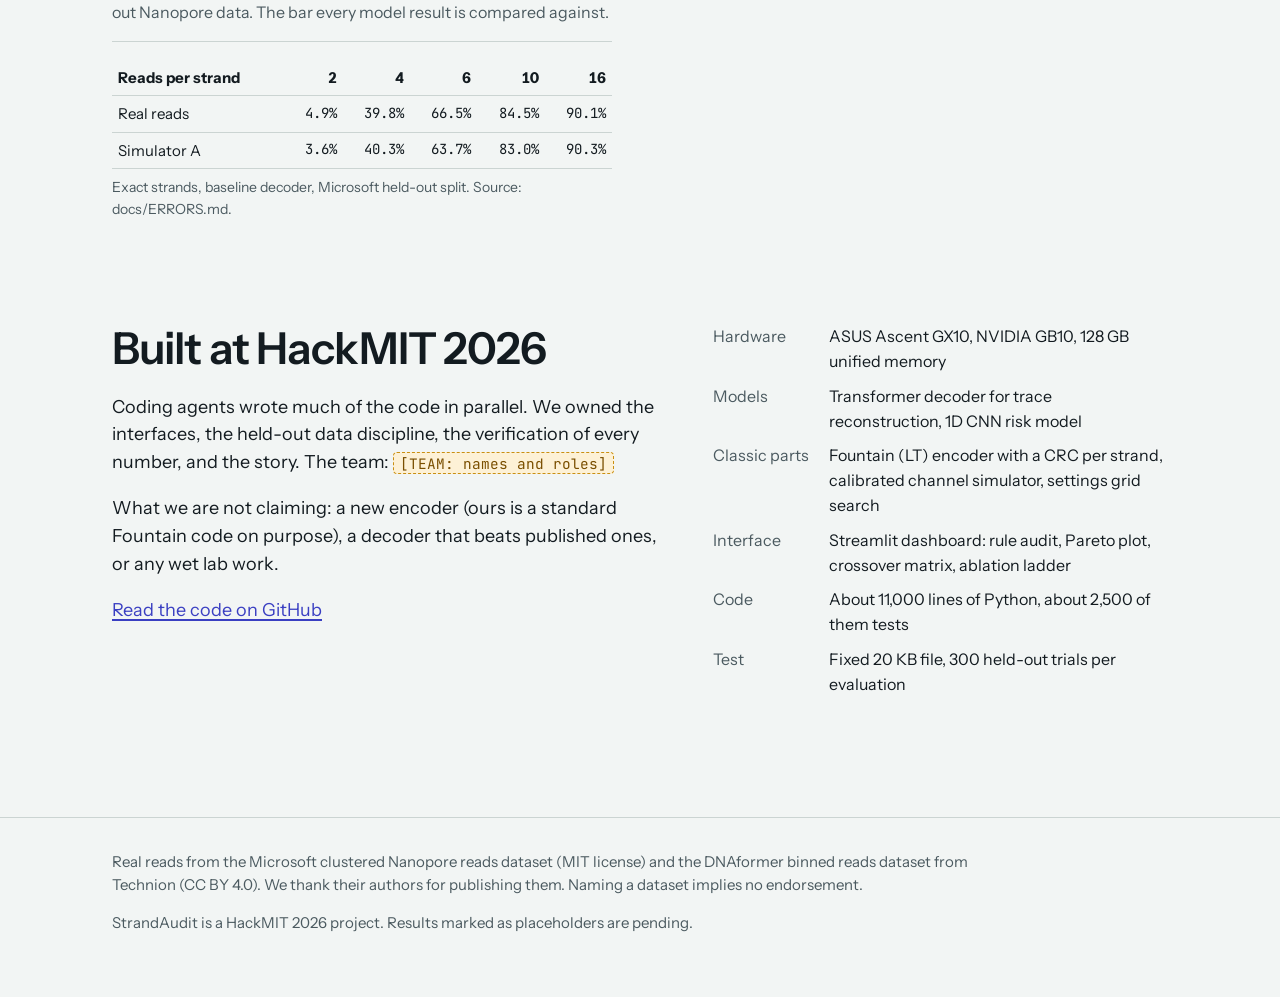
==== commit 126a5e69: "Merge marketing identity and materials (StrandAudit) Co-Authored-By: Claude Opus 5 (1M context) <nor" ====
--- a/marketing/index.html
+++ b/marketing/index.html
@@ -424,7 +424,7 @@
           <h3>Measured</h3>
           <ul class="facts">
             <li><div class="n">within about 3 points</div><div class="d">Simulator vs real Nanopore reads, baseline decoder accuracy at every read count from 2 to 16, on held-out Microsoft data. Where it deviates, it's slightly harder.</div></li>
-            <li><div class="n">30 to 66%</div><div class="d">Share of the shared Nanopore errors explained by the local 5-letter context, on held-apart data, in two independent datasets.</div></li>
+            <li><div class="n">45 to 66%</div><div class="d">Share of the shared Nanopore errors explained by the local 5-letter context, on held-apart data, in two independent datasets.</div></li>
             <li><div class="n">AUC 0.80 to 0.90</div><div class="d">The same 5-letter context predicting error hot spots on real Nanopore reads.</div></li>
             <li><div class="n">90.6%</div><div class="d">Exact strands for the majority vote baseline at 16 reads on real held-out Nanopore data. The bar every model result is compared against.</div></li>
           </ul>
@@ -466,7 +466,7 @@
         <dt>Models</dt><dd>Transformer decoder for trace reconstruction, 1D CNN risk model</dd>
         <dt>Classic parts</dt><dd>Fountain (LT) encoder with a CRC per strand, calibrated channel simulator, settings grid search</dd>
         <dt>Interface</dt><dd>Streamlit dashboard: rule audit, Pareto plot, crossover matrix, ablation ladder</dd>
-        <dt>Code</dt><dd>About 10,900 lines of Python, about 2,400 of them tests</dd>
+        <dt>Code</dt><dd>About 11,000 lines of Python, about 2,500 of them tests</dd>
         <dt>Test</dt><dd>Fixed 20 KB file, 300 held-out trials per evaluation</dd>
       </dl>
     </div>
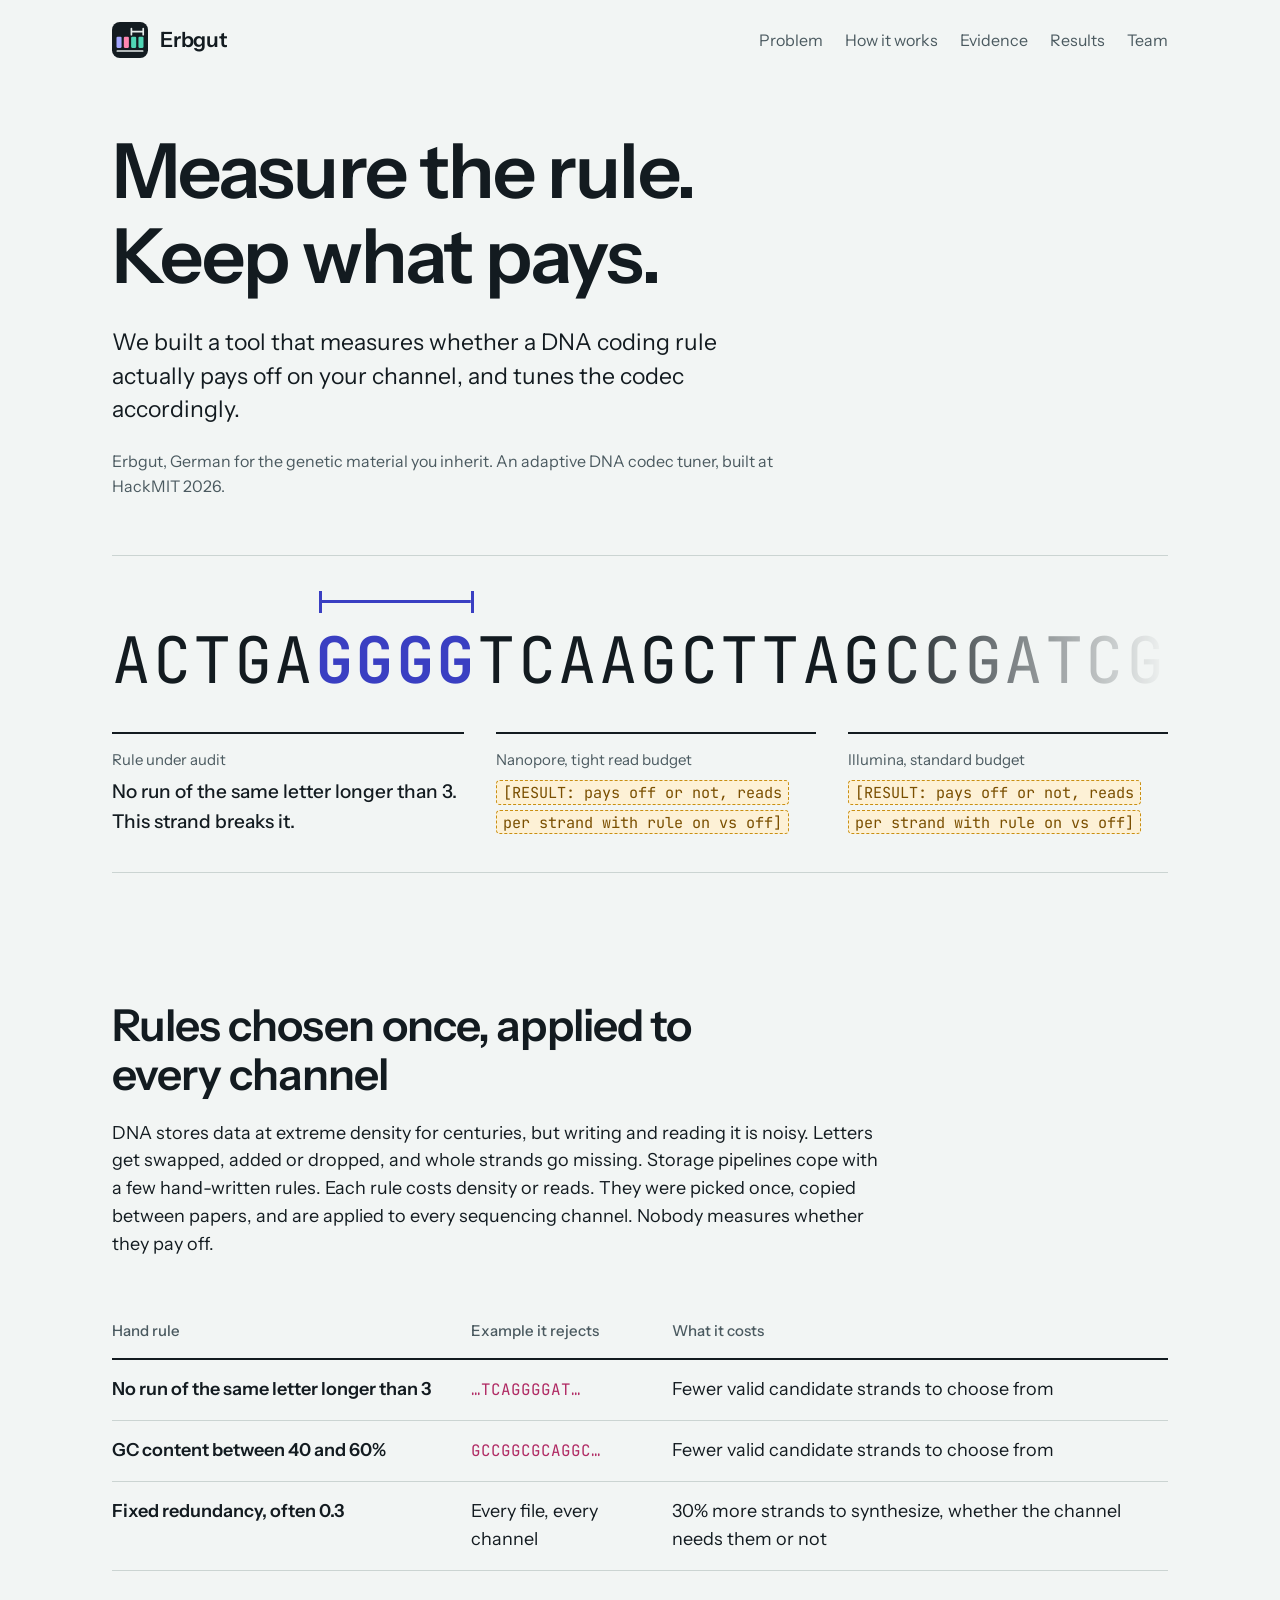
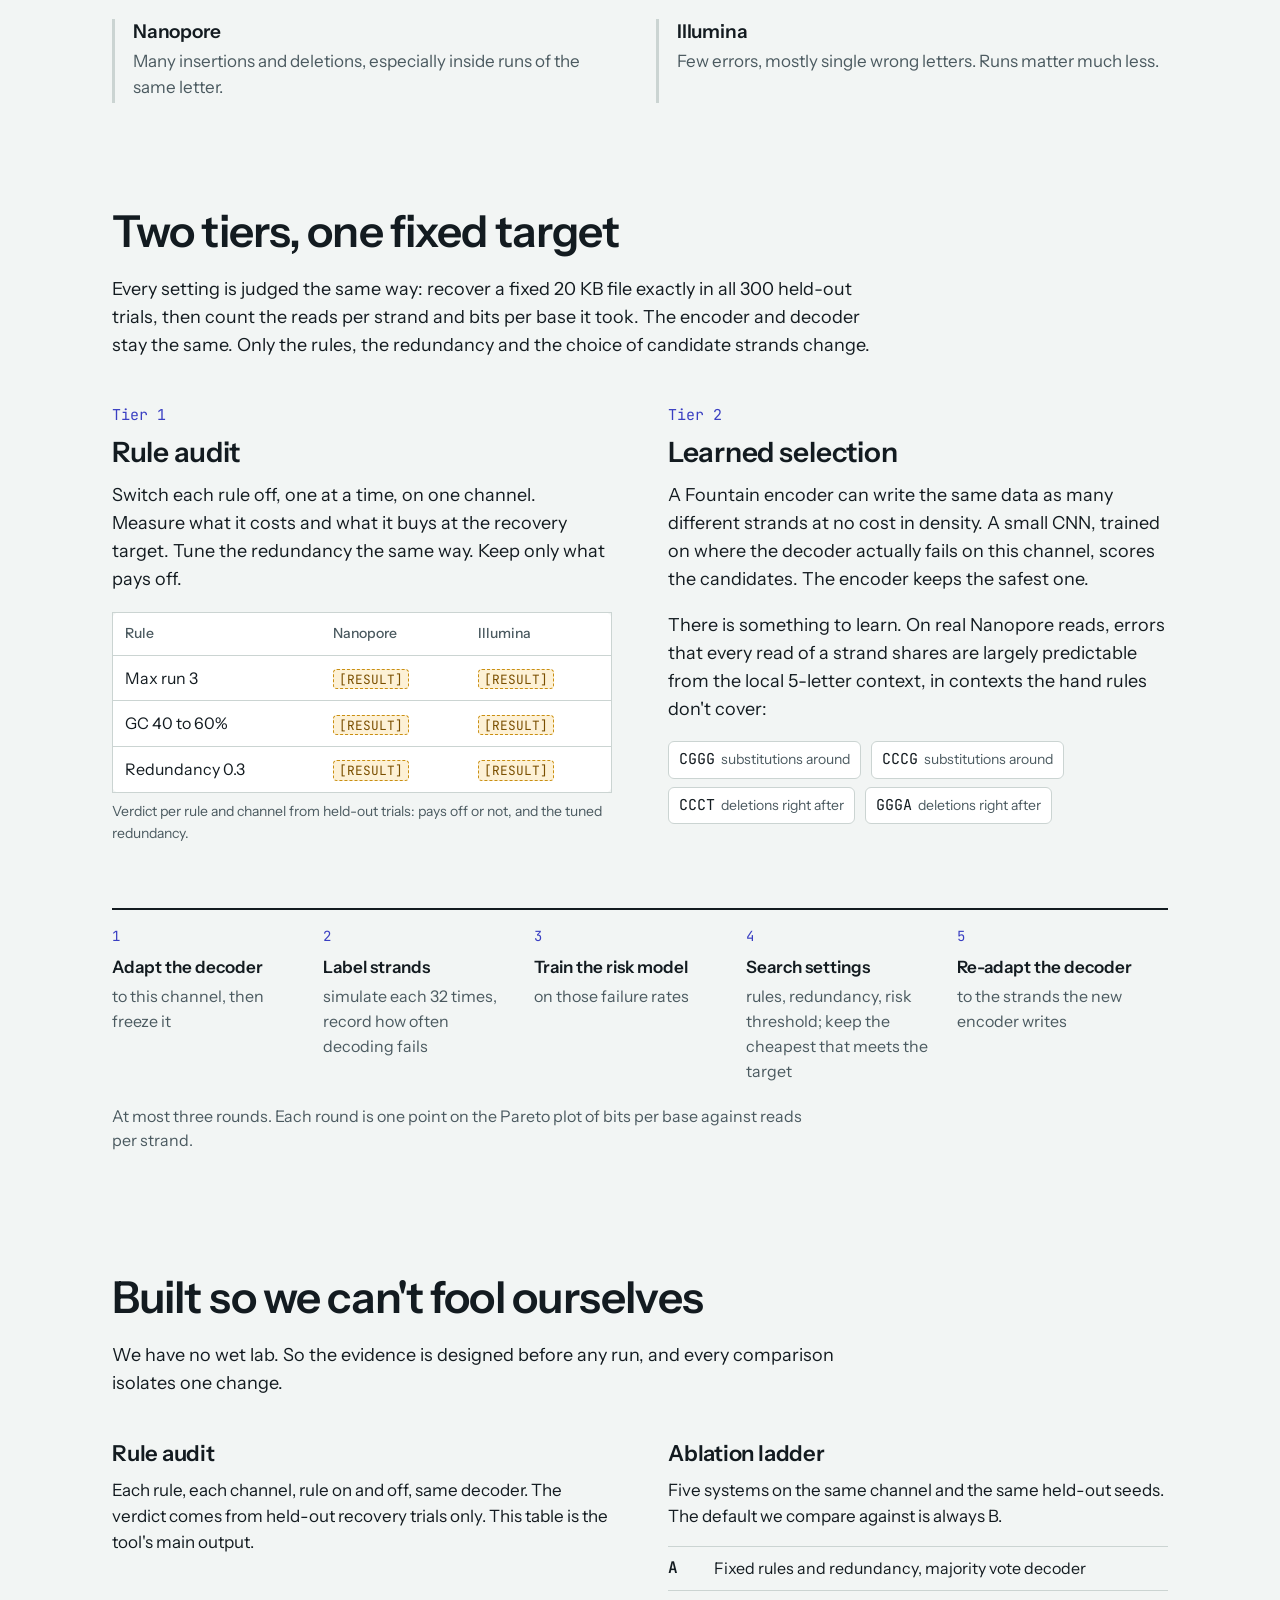
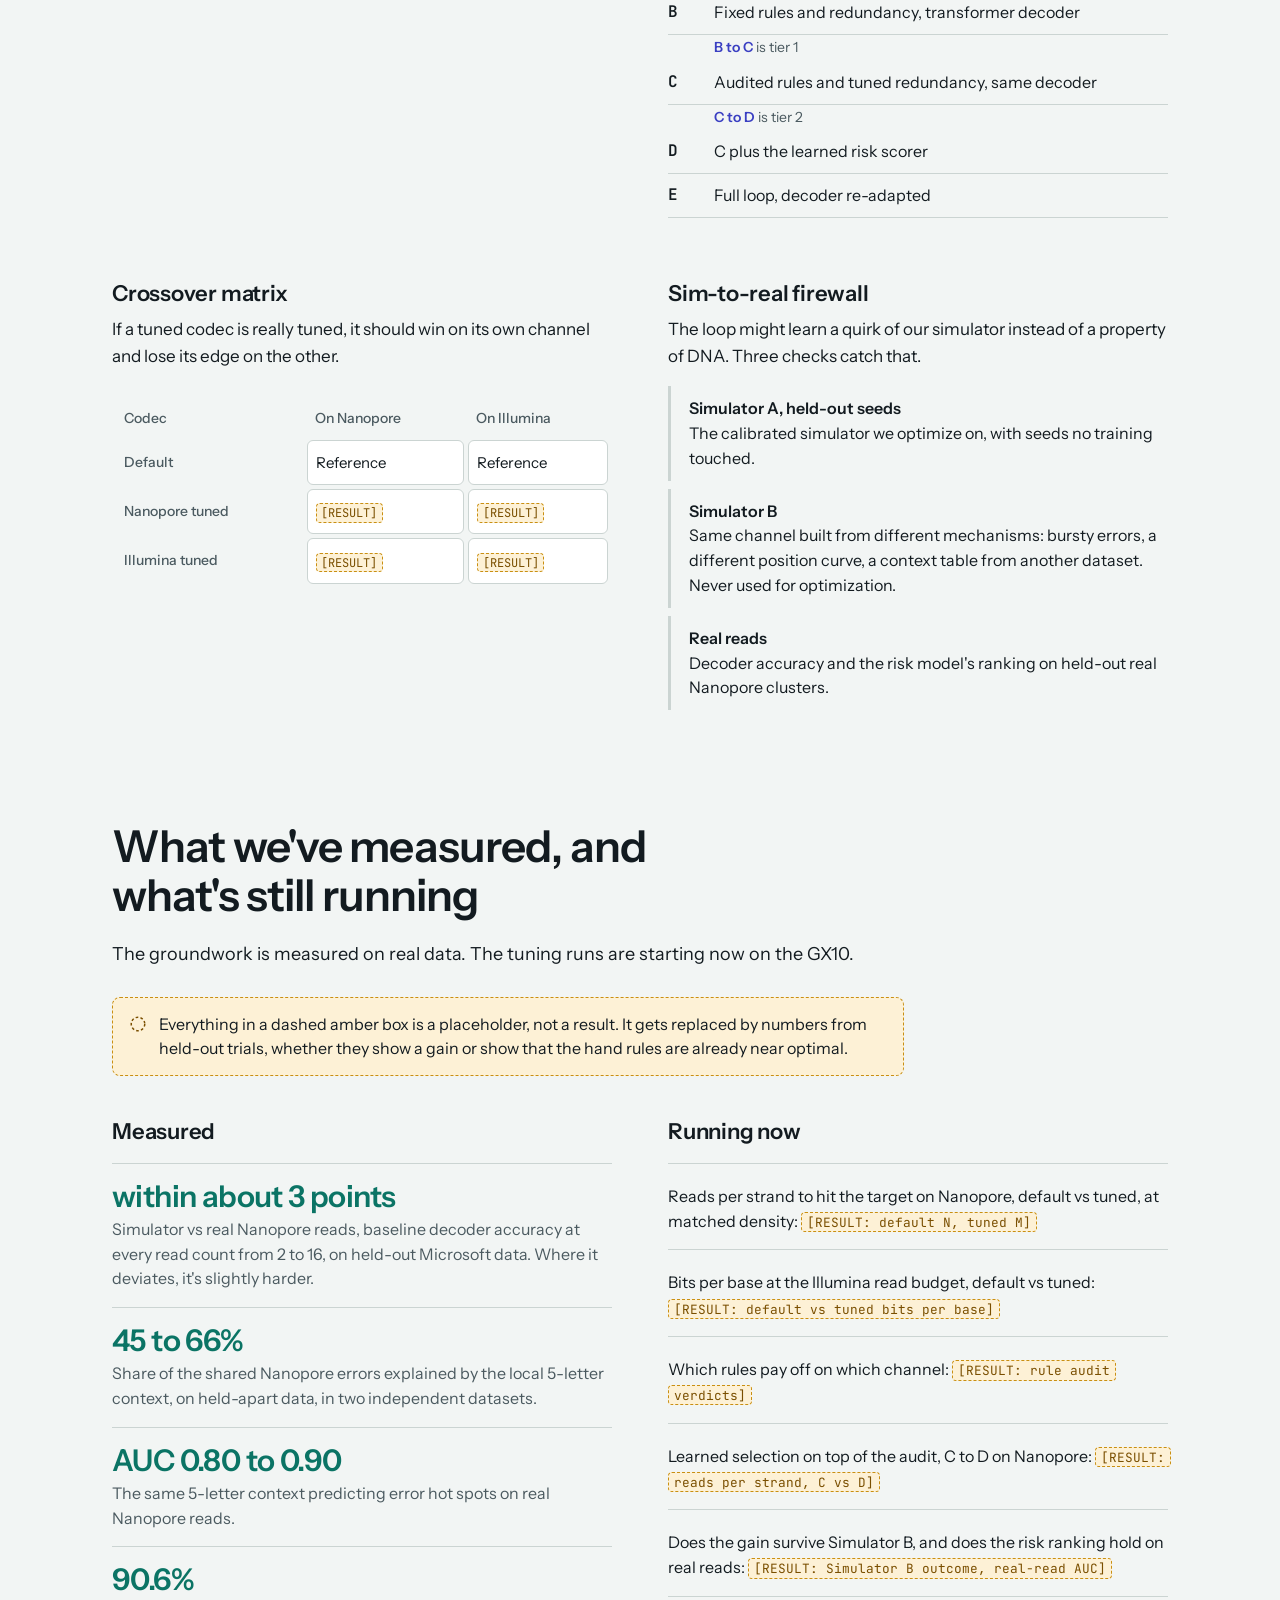
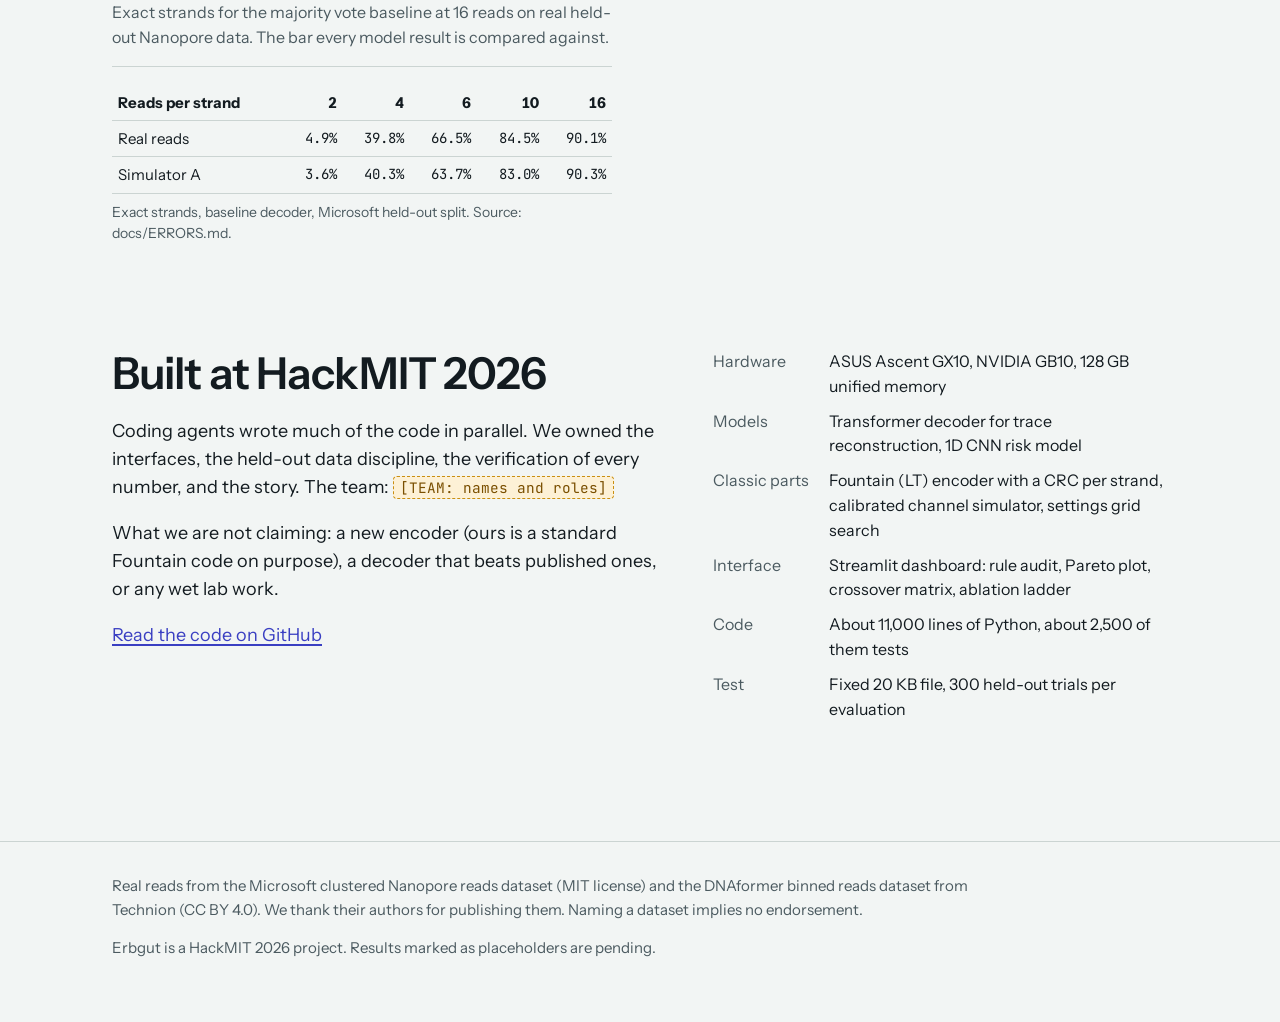
==== commit 70b34d5e: "Rename the project to Erbgut across all material and the deck German for the genetic material you in" ====
--- a/marketing/index.html
+++ b/marketing/index.html
@@ -3,8 +3,8 @@
 <head>
 <meta charset="utf-8">
 <meta name="viewport" content="width=device-width, initial-scale=1">
-<title>StrandAudit</title>
-<meta name="description" content="StrandAudit measures whether a DNA coding rule actually pays off on your sequencing channel, and tunes the codec accordingly. HackMIT 2026.">
+<title>Erbgut</title>
+<meta name="description" content="Erbgut measures whether a DNA coding rule actually pays off on your sequencing channel, and tunes the codec accordingly. HackMIT 2026.">
 <meta name="color-scheme" content="light dark">
 <link rel="icon" href="data:image/svg+xml,%3Csvg xmlns='http://www.w3.org/2000/svg' viewBox='0 0 64 64'%3E%3Crect width='64' height='64' rx='14' fill='%23131B20'/%3E%3Crect x='8' y='26' width='9' height='20' rx='2' fill='%23A3A6FF'/%3E%3Crect x='21' y='26' width='9' height='20' rx='2' fill='%23FF86B0'/%3E%3Crect x='34' y='26' width='9' height='20' rx='2' fill='%234FD6B5'/%3E%3Crect x='47' y='26' width='9' height='20' rx='2' fill='%234FD6B5'/%3E%3Crect x='8' y='50' width='48' height='3' rx='1.5' fill='%23E6ECEA'/%3E%3Cpath d='M34.5 17H55.5M34.5 11.5V22.5M55.5 11.5V22.5' fill='none' stroke='%23E6ECEA' stroke-width='3' stroke-linecap='round'/%3E%3C/svg%3E">
 <link rel="preconnect" href="https://fonts.googleapis.com">
@@ -244,7 +244,7 @@
 <body>
 
 <header class="wrap top">
-  <a class="brand" href="#top" aria-label="StrandAudit home">
+  <a class="brand" href="#top" aria-label="Erbgut home">
     <svg viewBox="0 0 64 64" aria-hidden="true">
       <rect width="64" height="64" rx="14" fill="var(--tile)"/>
       <rect x="8" y="26" width="9" height="20" rx="2" fill="var(--bar-a)"/>
@@ -254,7 +254,7 @@
       <rect x="8" y="50" width="48" height="3" rx="1.5" fill="var(--tile-ink)"/>
       <path d="M34.5 17H55.5M34.5 11.5V22.5M55.5 11.5V22.5" fill="none" stroke="var(--tile-ink)" stroke-width="3" stroke-linecap="round"/>
     </svg>
-    StrandAudit
+    Erbgut
   </a>
   <nav aria-label="Sections">
     <a href="#problem">Problem</a>
@@ -269,7 +269,7 @@
   <div class="wrap hero">
     <h1>Measure the rule. Keep what pays.</h1>
     <p class="lead">We built a tool that measures whether a DNA coding rule actually pays off on your channel, and tunes the codec accordingly.</p>
-    <p class="by">StrandAudit, an adaptive DNA codec tuner. Built at HackMIT 2026.</p>
+    <p class="by">Erbgut, German for the genetic material you inherit. An adaptive DNA codec tuner, built at HackMIT 2026.</p>
 
     <figure class="specimen" aria-labelledby="specimen-cap">
       <div class="strand" aria-hidden="true">ACTGA<span class="run">GGGG</span>TCAAGCTTAGCCGATCGGATCCTAGGCTAACGTTGCAAT</div>
@@ -476,7 +476,7 @@
 <footer>
   <div class="wrap">
     <p>Real reads from the Microsoft clustered Nanopore reads dataset (MIT license) and the DNAformer binned reads dataset from Technion (CC BY 4.0). We thank their authors for publishing them. Naming a dataset implies no endorsement.</p>
-    <p>StrandAudit is a HackMIT 2026 project. Results marked as placeholders are pending.</p>
+    <p>Erbgut is a HackMIT 2026 project. Results marked as placeholders are pending.</p>
   </div>
 </footer>
 
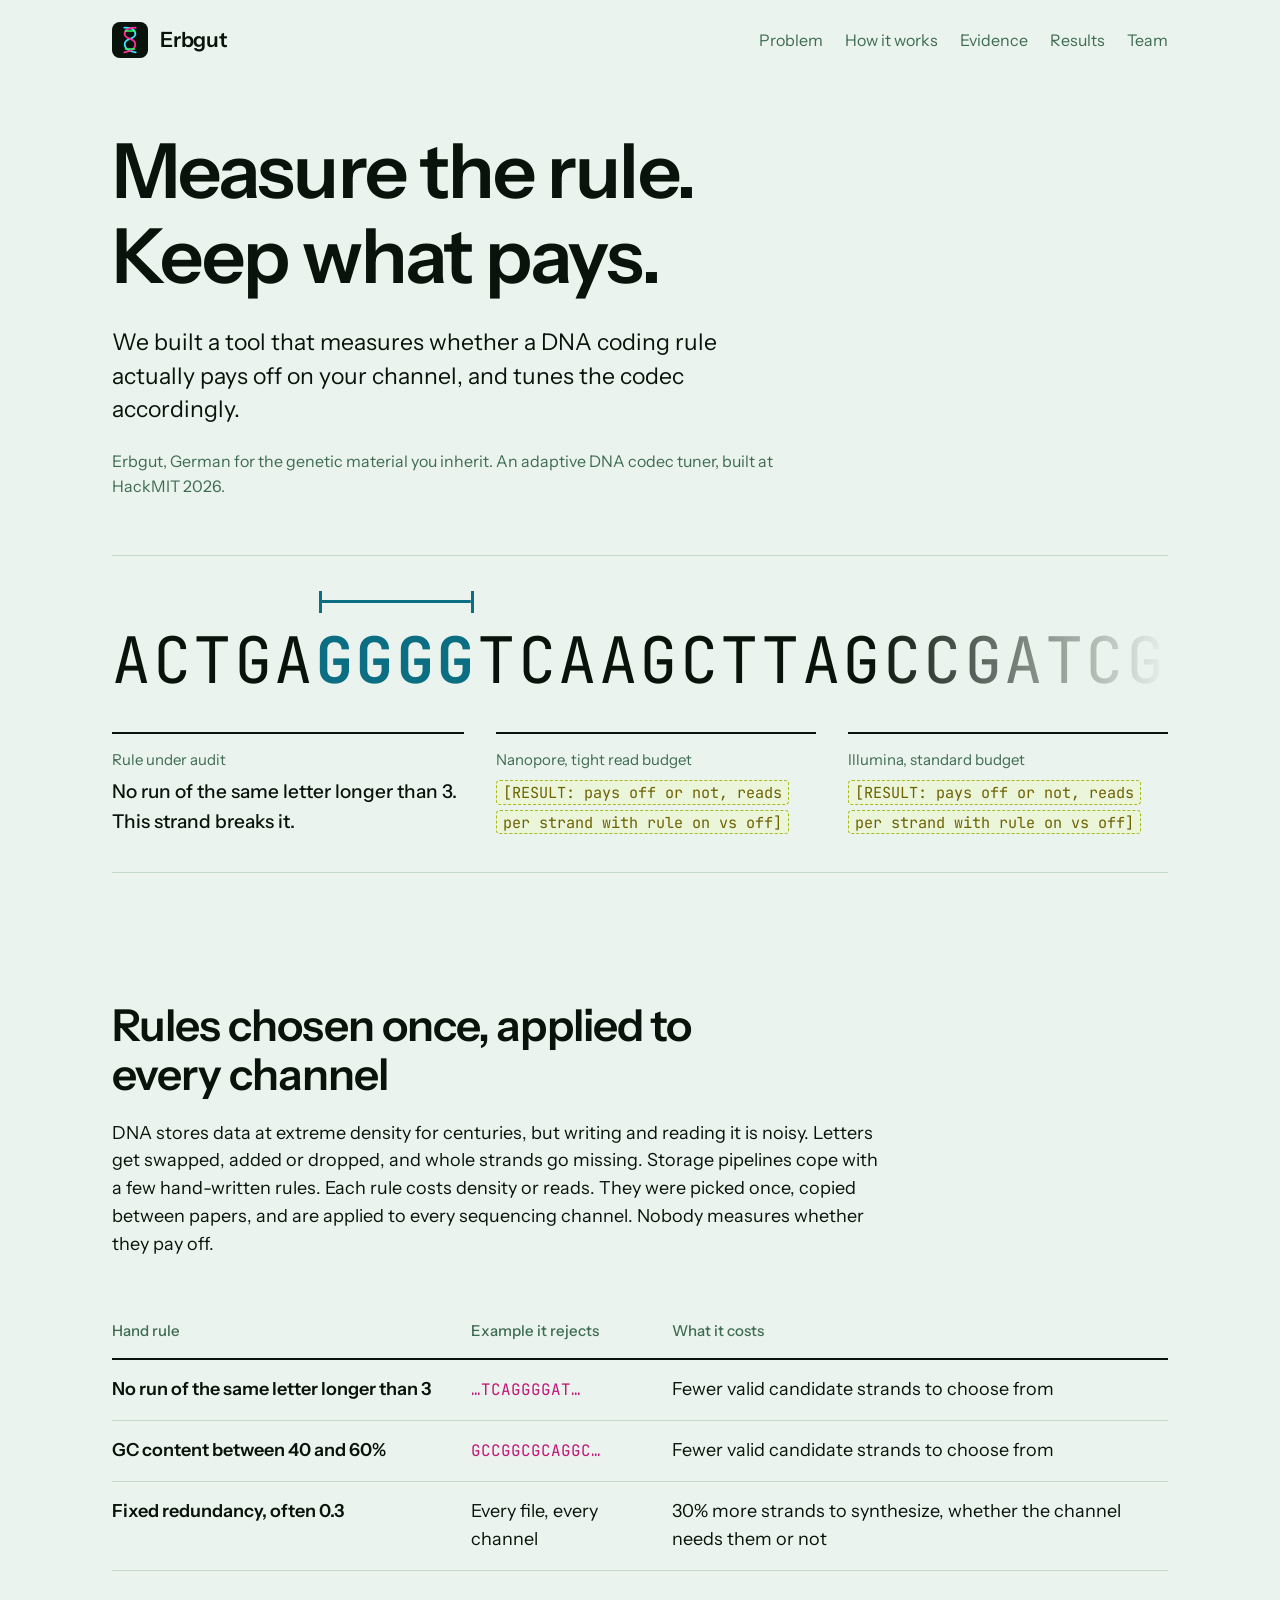
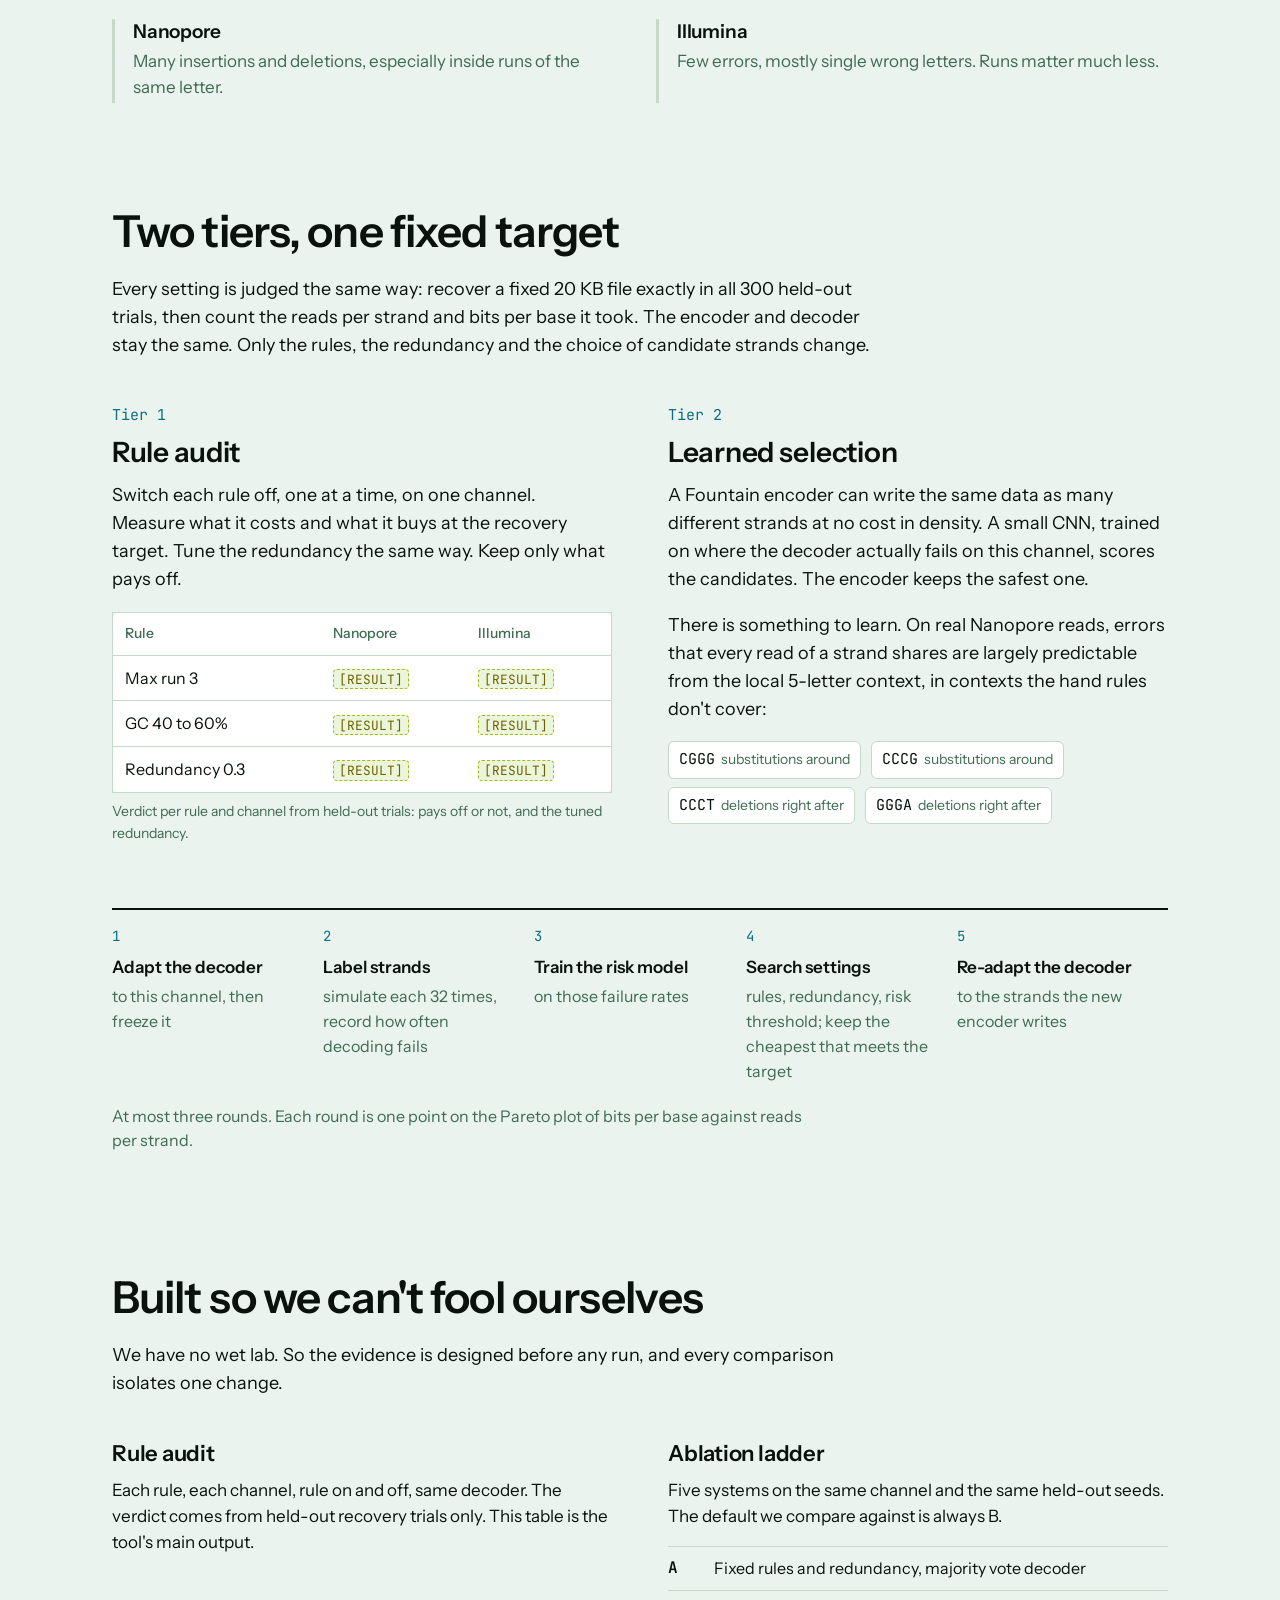
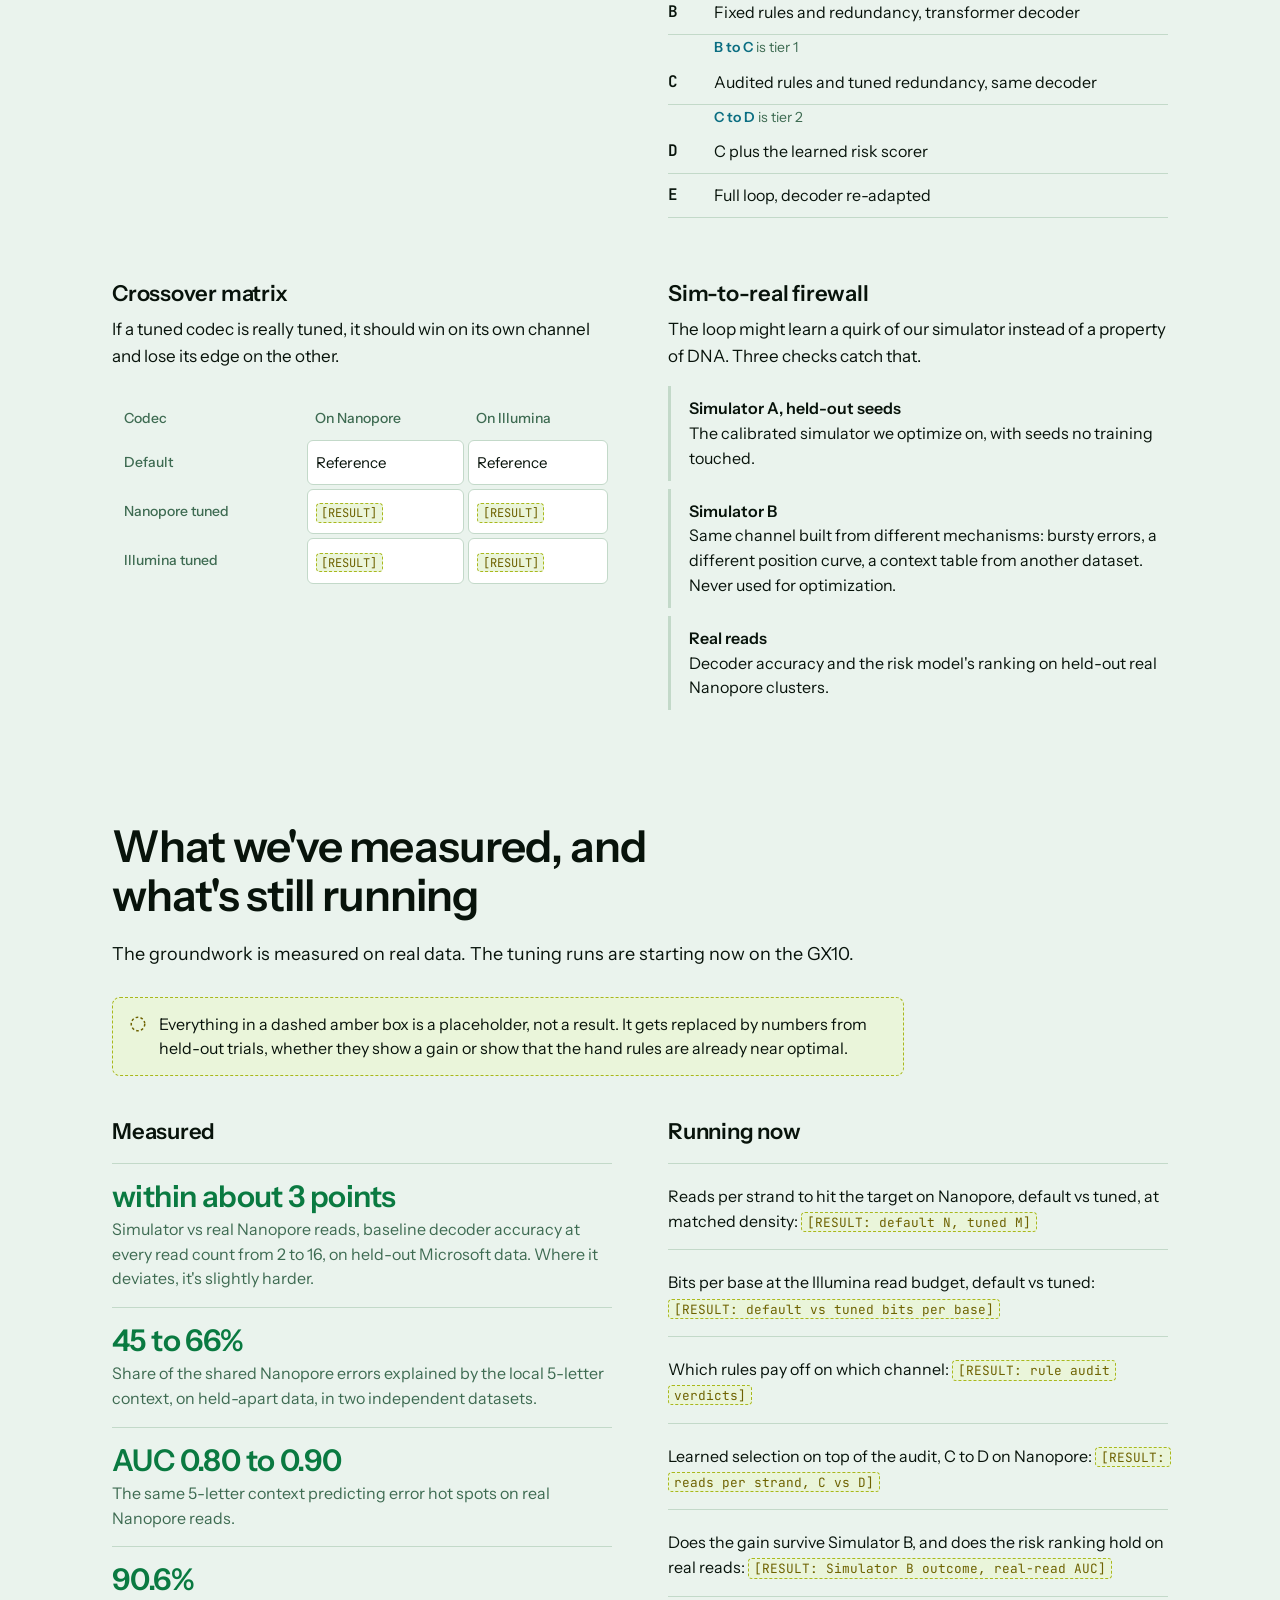
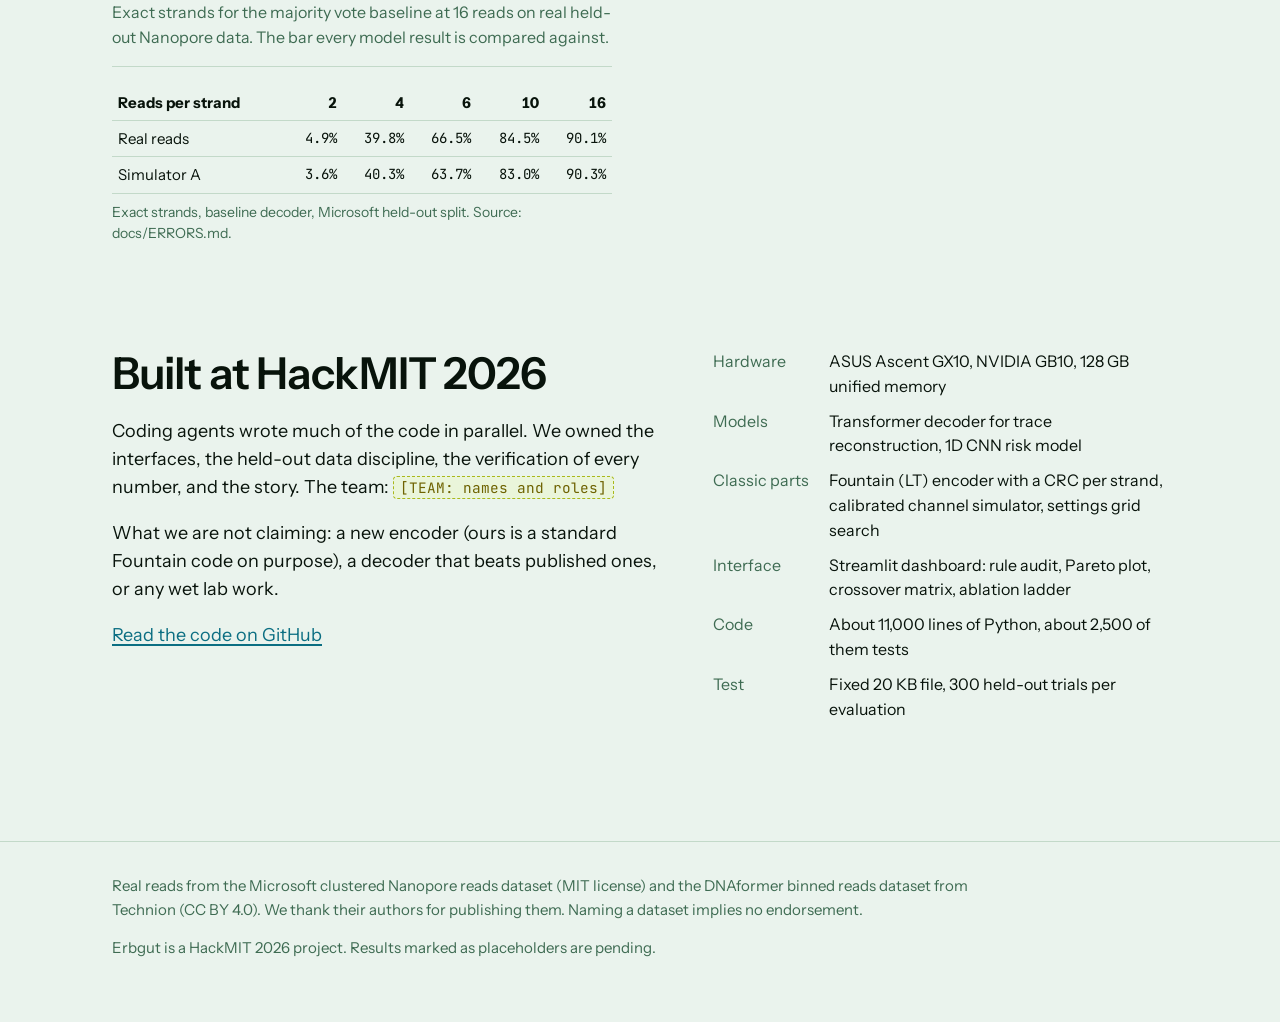
==== commit 94d4cd42: "Adopt the deck's neon theme everywhere outside the deck The teammate's deck redesign (f79c605) is no" ====
--- a/marketing/index.html
+++ b/marketing/index.html
@@ -6,46 +6,47 @@
 <title>Erbgut</title>
 <meta name="description" content="Erbgut measures whether a DNA coding rule actually pays off on your sequencing channel, and tunes the codec accordingly. HackMIT 2026.">
 <meta name="color-scheme" content="light dark">
-<link rel="icon" href="data:image/svg+xml,%3Csvg xmlns='http://www.w3.org/2000/svg' viewBox='0 0 64 64'%3E%3Crect width='64' height='64' rx='14' fill='%23131B20'/%3E%3Crect x='8' y='26' width='9' height='20' rx='2' fill='%23A3A6FF'/%3E%3Crect x='21' y='26' width='9' height='20' rx='2' fill='%23FF86B0'/%3E%3Crect x='34' y='26' width='9' height='20' rx='2' fill='%234FD6B5'/%3E%3Crect x='47' y='26' width='9' height='20' rx='2' fill='%234FD6B5'/%3E%3Crect x='8' y='50' width='48' height='3' rx='1.5' fill='%23E6ECEA'/%3E%3Cpath d='M34.5 17H55.5M34.5 11.5V22.5M55.5 11.5V22.5' fill='none' stroke='%23E6ECEA' stroke-width='3' stroke-linecap='round'/%3E%3C/svg%3E">
+<link rel="icon" href="data:image/svg+xml,%3Csvg xmlns='http://www.w3.org/2000/svg' viewBox='0 0 64 64'%3E%3Crect width='64' height='64' rx='14' fill='%2308130B'/%3E%3Cpath d='M22 10 C 46 10 46 26 32 30 C 18 34 18 50 42 54' fill='none' stroke='%2339E6FF' stroke-width='3.4' stroke-linecap='round'/%3E%3Cpath d='M42 10 C 18 10 18 26 32 30 C 46 34 46 50 22 54' fill='none' stroke='%23FF2E9C' stroke-width='3.4' stroke-linecap='round'/%3E%3Cline x1='24' y1='16' x2='40' y2='16' stroke='%2339FF6E' stroke-width='3' stroke-linecap='round'/%3E%3Cline x1='24' y1='48' x2='40' y2='48' stroke='%2339FF6E' stroke-width='3' stroke-linecap='round'/%3E%3C/svg%3E">
 <link rel="preconnect" href="https://fonts.googleapis.com">
 <link rel="preconnect" href="https://fonts.gstatic.com" crossorigin>
 <link href="https://fonts.googleapis.com/css2?family=Instrument+Sans:wght@400;500;600;700&family=JetBrains+Mono:wght@400;600&display=swap" rel="stylesheet">
 <style>
+  /* Tokens follow marketing/BRAND.md, which follows the deck (marketing/deck/deck.css).
+     On light, the accents used for text are a step darker than the deck's graphic values,
+     so normal-size text clears WCAG AA. Ratios are in BRAND.md. */
   :root {
-    --paper: #F2F5F4;
+    --paper: #EAF3ED;
     --surface: #FFFFFF;
-    --ink: #131B20;
-    --muted: #4B5A60;
-    --rule: #CBD4D2;
-    --audit: #3A3FC2;
-    --cost: #B02A63;
-    --gain: #0B7465;
-    --tbd-ink: #7A4F00;
-    --tbd-bg: #FDF1D6;
-    --tbd-line: #C98F12;
-    --tile: #131B20;
-    --tile-ink: #E6ECEA;
-    --bar-a: #A3A6FF; --bar-c: #FF86B0; --bar-g: #4FD6B5;
+    --ink: #08130B;
+    --muted: #3E6B52;
+    --rule: #C3D9C9;
+    --audit: #0B6E82;
+    --cost: #C41477;
+    --gain: #0A7A41;
+    --tbd-ink: #6E6200;
+    --tbd-bg: #EAF5DA;
+    --tbd-line: #A9B81C;
+    --tile: #08130B;
+    --mark-a: #39E6FF; --mark-c: #FF2E9C; --mark-g: #39FF6E;
     --sans: "Instrument Sans", "Helvetica Neue", Arial, sans-serif;
     --mono: "JetBrains Mono", ui-monospace, Menlo, Consolas, monospace;
     color-scheme: light;
   }
   @media (prefers-color-scheme: dark) {
     :root {
-      --paper: #0F1417;
-      --surface: #172026;
-      --ink: #E6ECEA;
-      --muted: #9AA9AE;
-      --rule: #2C353B;
-      --audit: #A3A6FF;
-      --cost: #FF86B0;
-      --gain: #4FD6B5;
-      --tbd-ink: #F4C45A;
-      --tbd-bg: #2A2312;
-      --tbd-line: #B98A25;
-      --tile: #E6ECEA;
-      --tile-ink: #131B20;
-      --bar-a: #3A3FC2; --bar-c: #B02A63; --bar-g: #0B7465;
+      --paper: #060F0A;
+      --surface: #0B2116;
+      --ink: #EAFFF3;
+      --muted: #6FCB98;
+      --rule: #1B4A2E;
+      --audit: #39E6FF;
+      --cost: #FF2E9C;
+      --gain: #39FF6E;
+      --tbd-ink: #FFE13D;
+      --tbd-bg: #1E2A0C;
+      --tbd-line: #D4B62E;
+      --tile: #EAFFF3;
+      --mark-a: #10A6C4; --mark-c: #C41477; --mark-g: #0E9C55;
       color-scheme: dark;
     }
   }
@@ -247,12 +248,10 @@
   <a class="brand" href="#top" aria-label="Erbgut home">
     <svg viewBox="0 0 64 64" aria-hidden="true">
       <rect width="64" height="64" rx="14" fill="var(--tile)"/>
-      <rect x="8" y="26" width="9" height="20" rx="2" fill="var(--bar-a)"/>
-      <rect x="21" y="26" width="9" height="20" rx="2" fill="var(--bar-c)"/>
-      <rect x="34" y="26" width="9" height="20" rx="2" fill="var(--bar-g)"/>
-      <rect x="47" y="26" width="9" height="20" rx="2" fill="var(--bar-g)"/>
-      <rect x="8" y="50" width="48" height="3" rx="1.5" fill="var(--tile-ink)"/>
-      <path d="M34.5 17H55.5M34.5 11.5V22.5M55.5 11.5V22.5" fill="none" stroke="var(--tile-ink)" stroke-width="3" stroke-linecap="round"/>
+      <path d="M22 10 C 46 10 46 26 32 30 C 18 34 18 50 42 54" fill="none" stroke="var(--mark-a)" stroke-width="3.4" stroke-linecap="round"/>
+      <path d="M42 10 C 18 10 18 26 32 30 C 46 34 46 50 22 54" fill="none" stroke="var(--mark-c)" stroke-width="3.4" stroke-linecap="round"/>
+      <line x1="24" y1="16" x2="40" y2="16" stroke="var(--mark-g)" stroke-width="3" stroke-linecap="round"/>
+      <line x1="24" y1="48" x2="40" y2="48" stroke="var(--mark-g)" stroke-width="3" stroke-linecap="round"/>
     </svg>
     Erbgut
   </a>
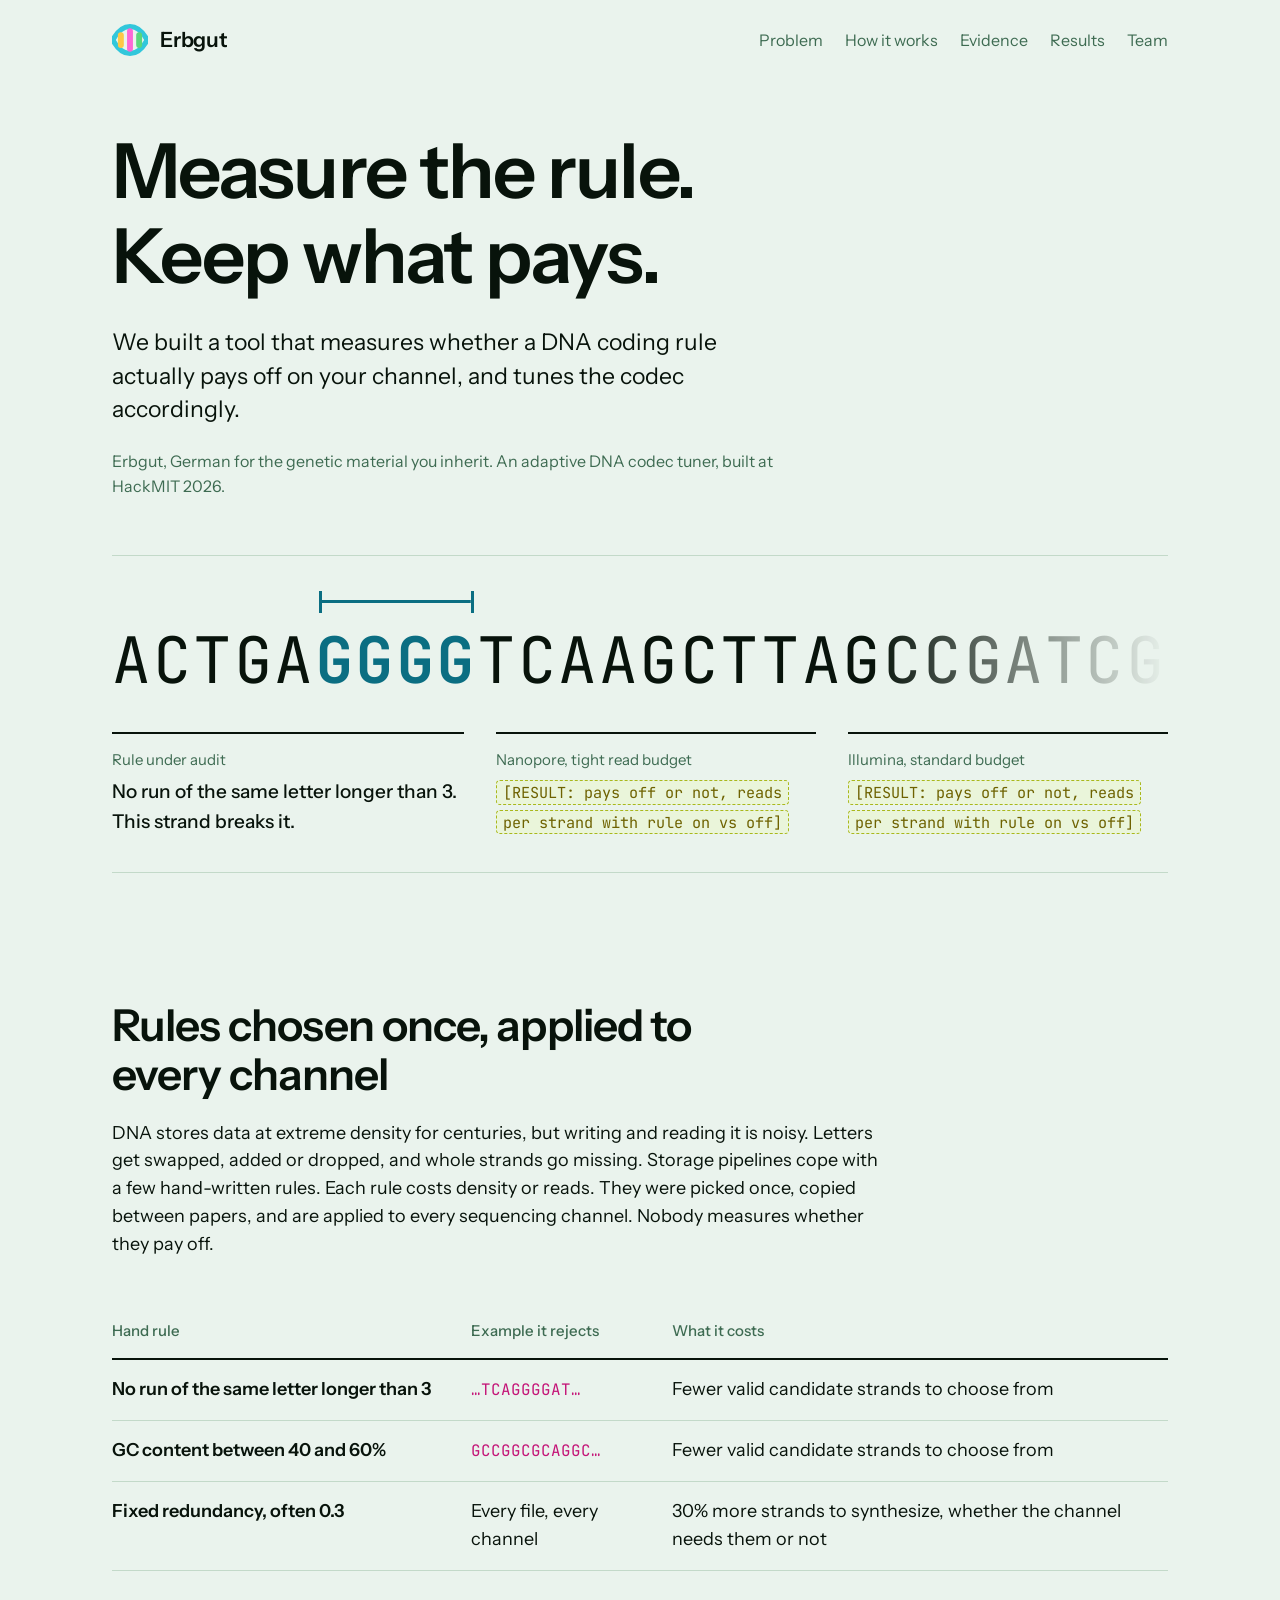
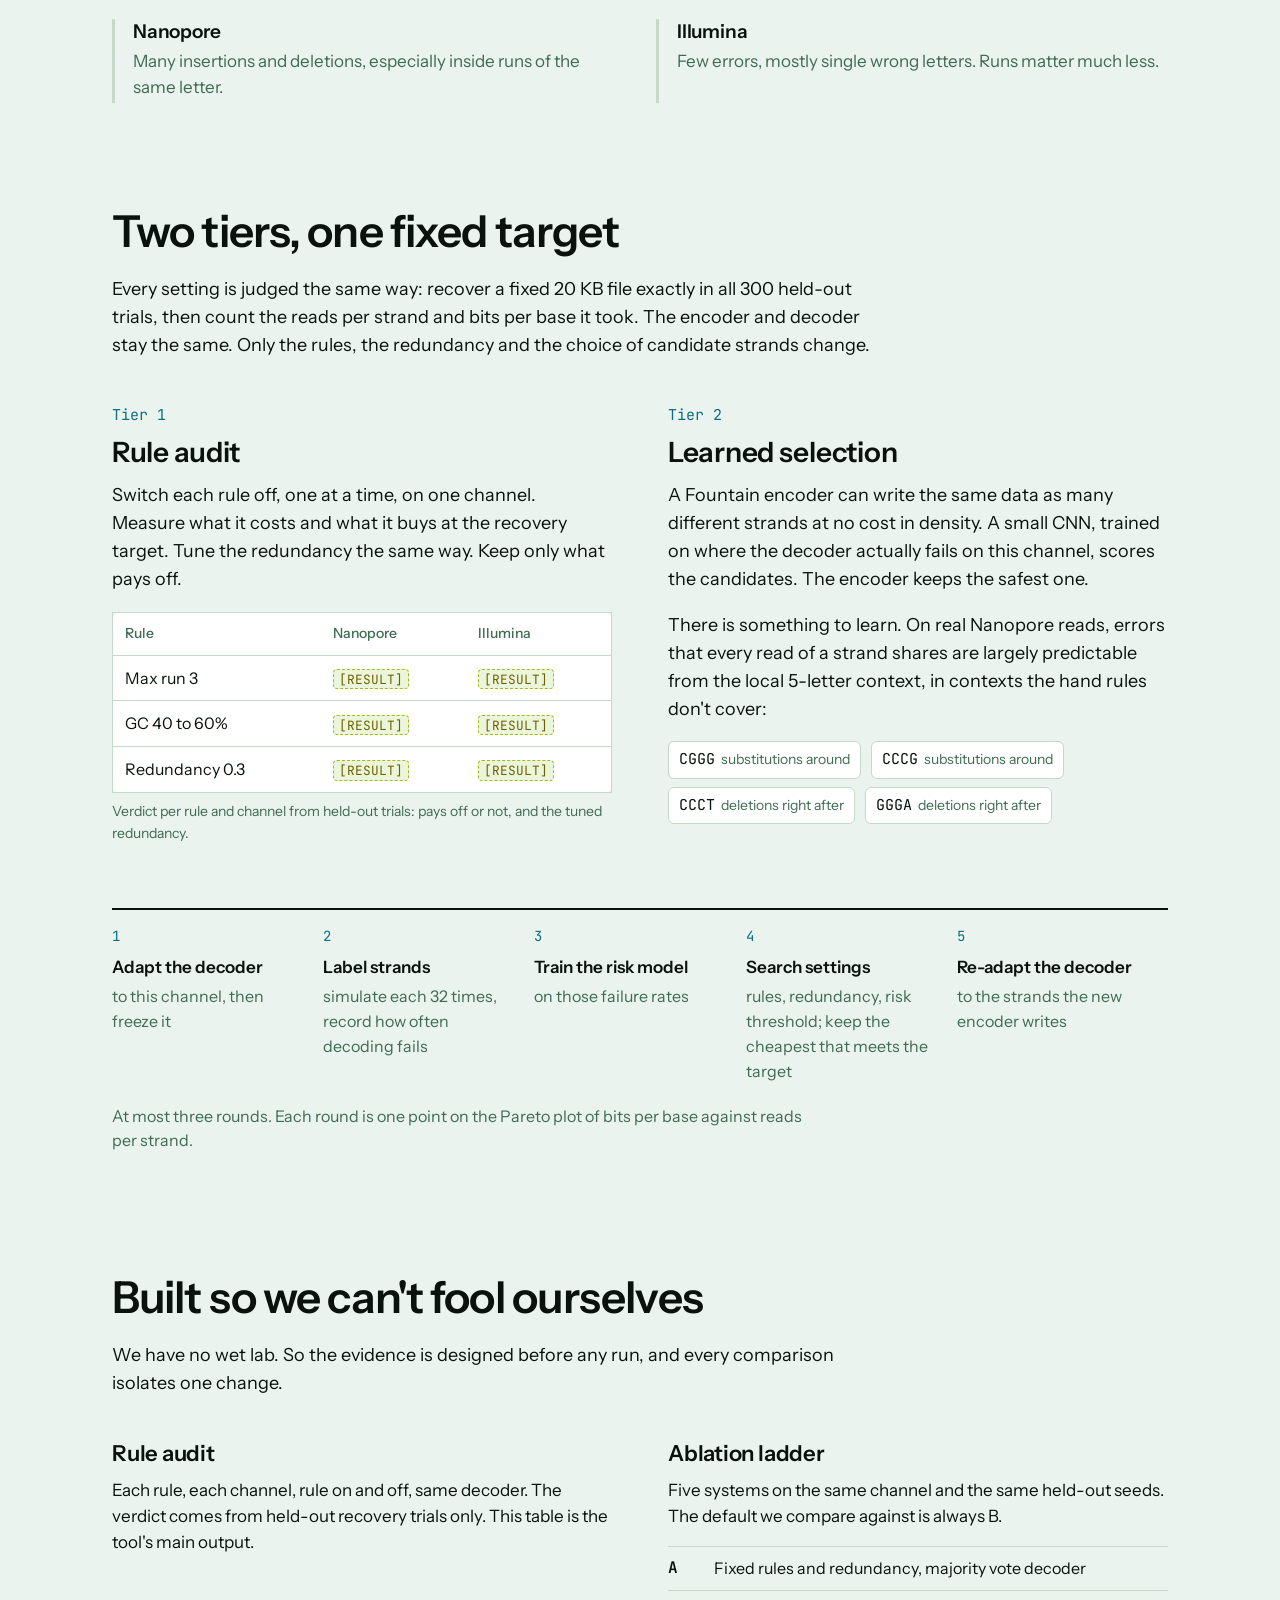
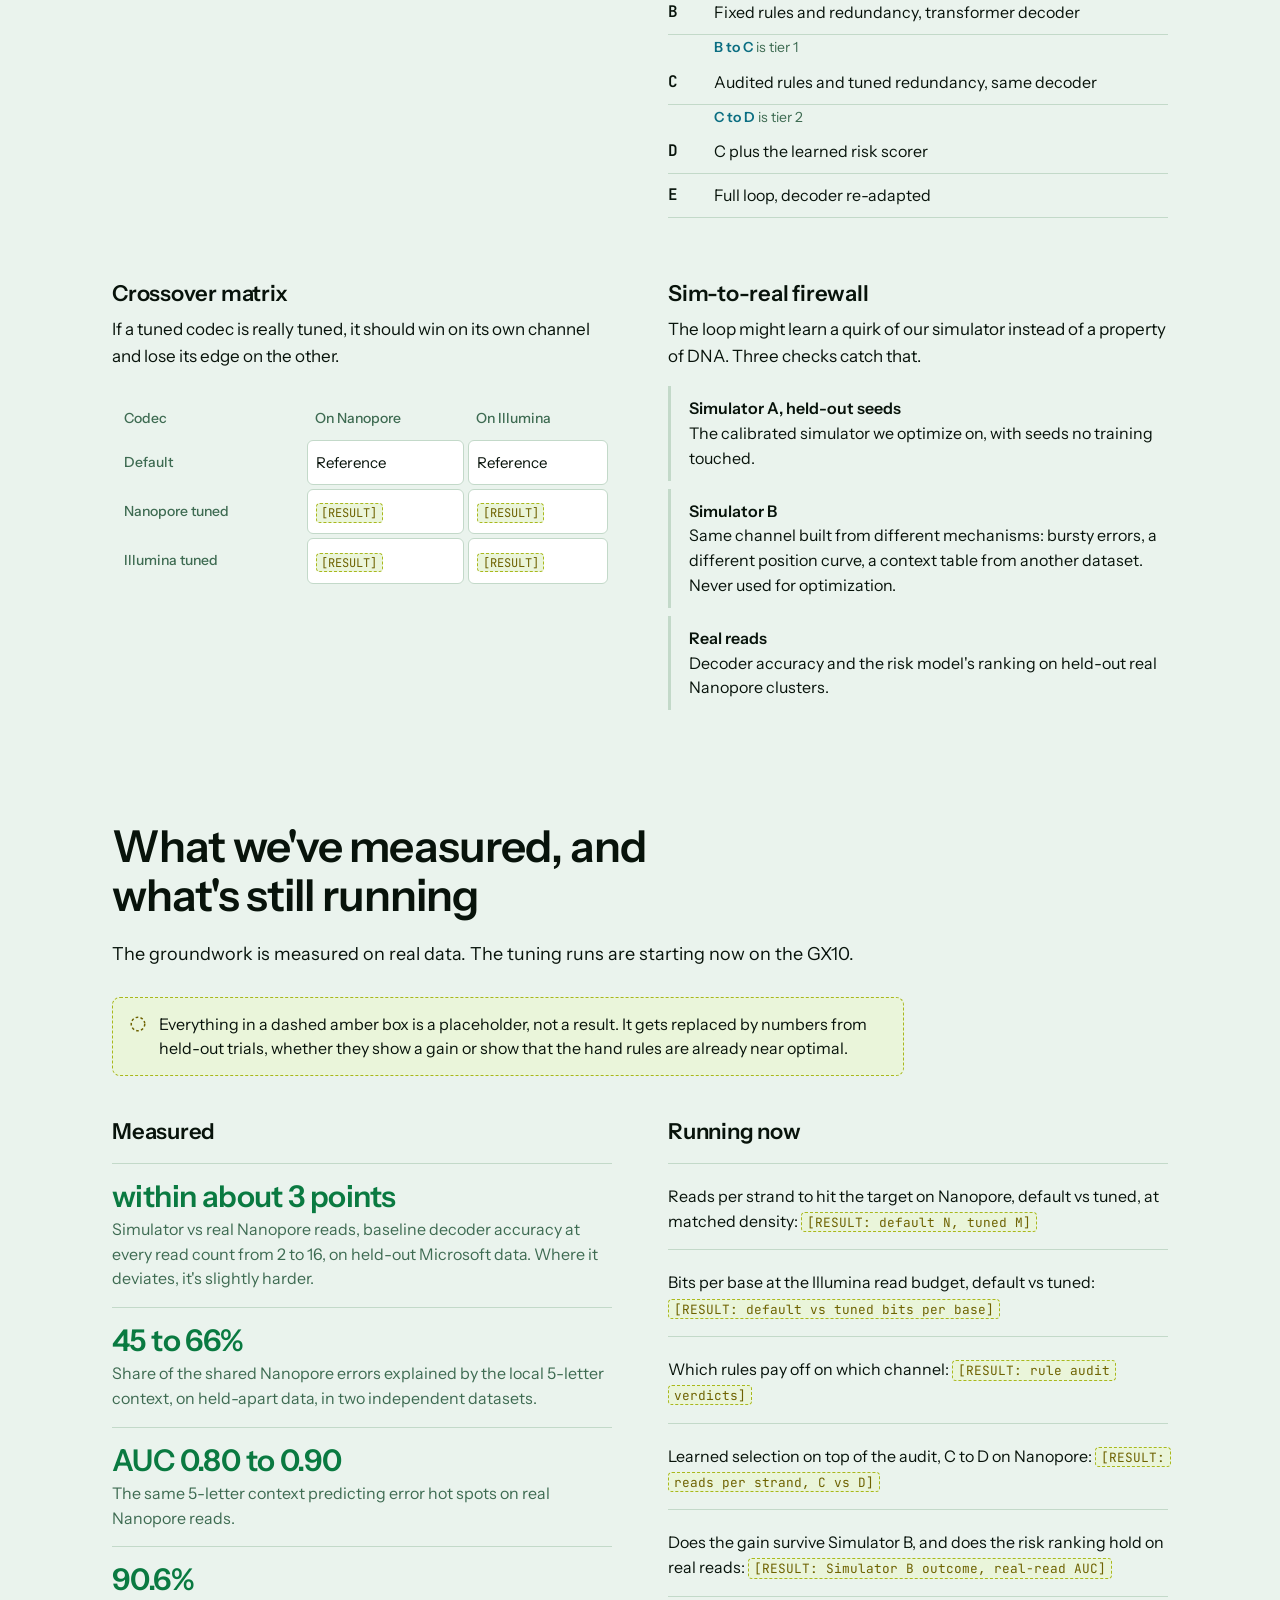
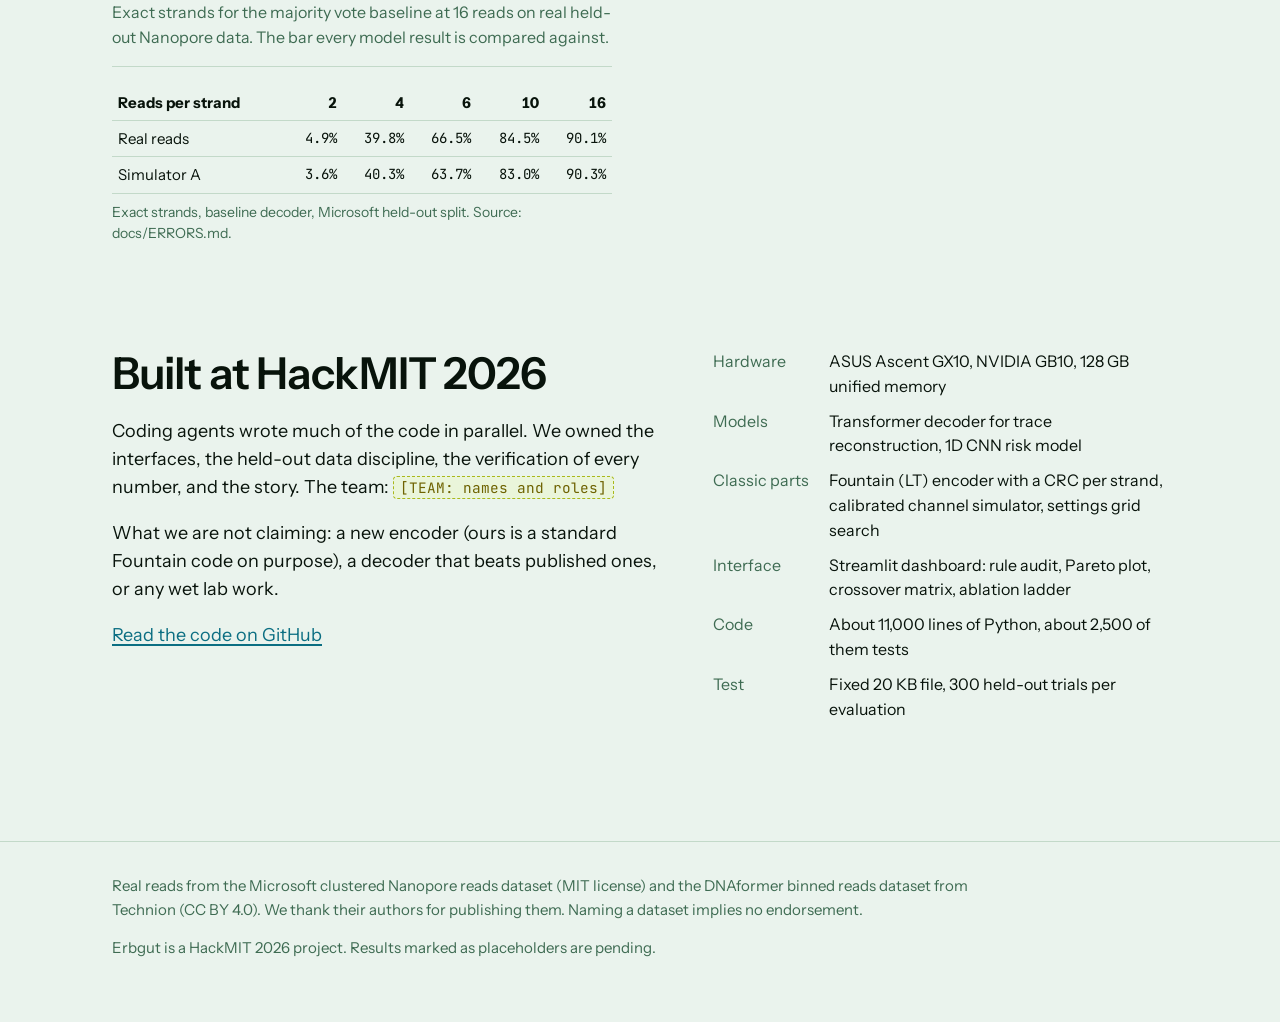
==== commit 5ec66eed: "Replace the logo with the team's new DNA helix artwork The new mark is a horizontal double helix dra" ====
--- a/marketing/index.html
+++ b/marketing/index.html
@@ -6,7 +6,7 @@
 <title>Erbgut</title>
 <meta name="description" content="Erbgut measures whether a DNA coding rule actually pays off on your sequencing channel, and tunes the codec accordingly. HackMIT 2026.">
 <meta name="color-scheme" content="light dark">
-<link rel="icon" href="data:image/svg+xml,%3Csvg xmlns='http://www.w3.org/2000/svg' viewBox='0 0 64 64'%3E%3Crect width='64' height='64' rx='14' fill='%2308130B'/%3E%3Cpath d='M22 10 C 46 10 46 26 32 30 C 18 34 18 50 42 54' fill='none' stroke='%2339E6FF' stroke-width='3.4' stroke-linecap='round'/%3E%3Cpath d='M42 10 C 18 10 18 26 32 30 C 46 34 46 50 22 54' fill='none' stroke='%23FF2E9C' stroke-width='3.4' stroke-linecap='round'/%3E%3Cline x1='24' y1='16' x2='40' y2='16' stroke='%2339FF6E' stroke-width='3' stroke-linecap='round'/%3E%3Cline x1='24' y1='48' x2='40' y2='48' stroke='%2339FF6E' stroke-width='3' stroke-linecap='round'/%3E%3C/svg%3E">
+<link rel="icon" href="data:image/svg+xml,%3Csvg xmlns='http://www.w3.org/2000/svg' viewBox='0 0 64 64'%3E%3Cpath d='M1.5 32C11.56 13.04 23.77 8 32 8C40.23 8 52.44 13.04 62.5 32' fill='none' stroke='%2332C7DB' stroke-width='9' stroke-linecap='round'/%3E%3Cpath d='M1.5 32C11.56 50.96 23.77 56 32 56C40.23 56 52.44 50.96 62.5 32' fill='none' stroke='%2332C7DB' stroke-width='9' stroke-linecap='round'/%3E%3Crect x='10.5' y='18' width='10.5' height='28' rx='5.25' fill='%23FEC746'/%3E%3Crect x='26.75' y='11' width='10.5' height='42' rx='5.25' fill='%23FC68D6'/%3E%3Crect x='43' y='18' width='10.5' height='28' rx='5.25' fill='%235BD67C'/%3E%3C/svg%3E">
 <link rel="preconnect" href="https://fonts.googleapis.com">
 <link rel="preconnect" href="https://fonts.gstatic.com" crossorigin>
 <link href="https://fonts.googleapis.com/css2?family=Instrument+Sans:wght@400;500;600;700&family=JetBrains+Mono:wght@400;600&display=swap" rel="stylesheet">
@@ -27,7 +27,7 @@
     --tbd-bg: #EAF5DA;
     --tbd-line: #A9B81C;
     --tile: #08130B;
-    --mark-a: #39E6FF; --mark-c: #FF2E9C; --mark-g: #39FF6E;
+    --mark-helix: #32C7DB; --mark-a: #FEC746; --mark-c: #FC68D6; --mark-g: #5BD67C;
     --sans: "Instrument Sans", "Helvetica Neue", Arial, sans-serif;
     --mono: "JetBrains Mono", ui-monospace, Menlo, Consolas, monospace;
     color-scheme: light;
@@ -46,7 +46,7 @@
       --tbd-bg: #1E2A0C;
       --tbd-line: #D4B62E;
       --tile: #EAFFF3;
-      --mark-a: #10A6C4; --mark-c: #C41477; --mark-g: #0E9C55;
+      /* the new mark reads on either background, so it does not invert */
       color-scheme: dark;
     }
   }
@@ -247,11 +247,11 @@
 <header class="wrap top">
   <a class="brand" href="#top" aria-label="Erbgut home">
     <svg viewBox="0 0 64 64" aria-hidden="true">
-      <rect width="64" height="64" rx="14" fill="var(--tile)"/>
-      <path d="M22 10 C 46 10 46 26 32 30 C 18 34 18 50 42 54" fill="none" stroke="var(--mark-a)" stroke-width="3.4" stroke-linecap="round"/>
-      <path d="M42 10 C 18 10 18 26 32 30 C 46 34 46 50 22 54" fill="none" stroke="var(--mark-c)" stroke-width="3.4" stroke-linecap="round"/>
-      <line x1="24" y1="16" x2="40" y2="16" stroke="var(--mark-g)" stroke-width="3" stroke-linecap="round"/>
-      <line x1="24" y1="48" x2="40" y2="48" stroke="var(--mark-g)" stroke-width="3" stroke-linecap="round"/>
+      <path d="M1.5 32C11.56 13.04 23.77 8 32 8C40.23 8 52.44 13.04 62.5 32" fill="none" stroke="var(--mark-helix)" stroke-width="9" stroke-linecap="round"/>
+      <path d="M1.5 32C11.56 50.96 23.77 56 32 56C40.23 56 52.44 50.96 62.5 32" fill="none" stroke="var(--mark-helix)" stroke-width="9" stroke-linecap="round"/>
+      <rect x="10.5" y="18" width="10.5" height="28" rx="5.25" fill="var(--mark-a)"/>
+      <rect x="26.75" y="11" width="10.5" height="42" rx="5.25" fill="var(--mark-c)"/>
+      <rect x="43" y="18" width="10.5" height="28" rx="5.25" fill="var(--mark-g)"/>
     </svg>
     Erbgut
   </a>
